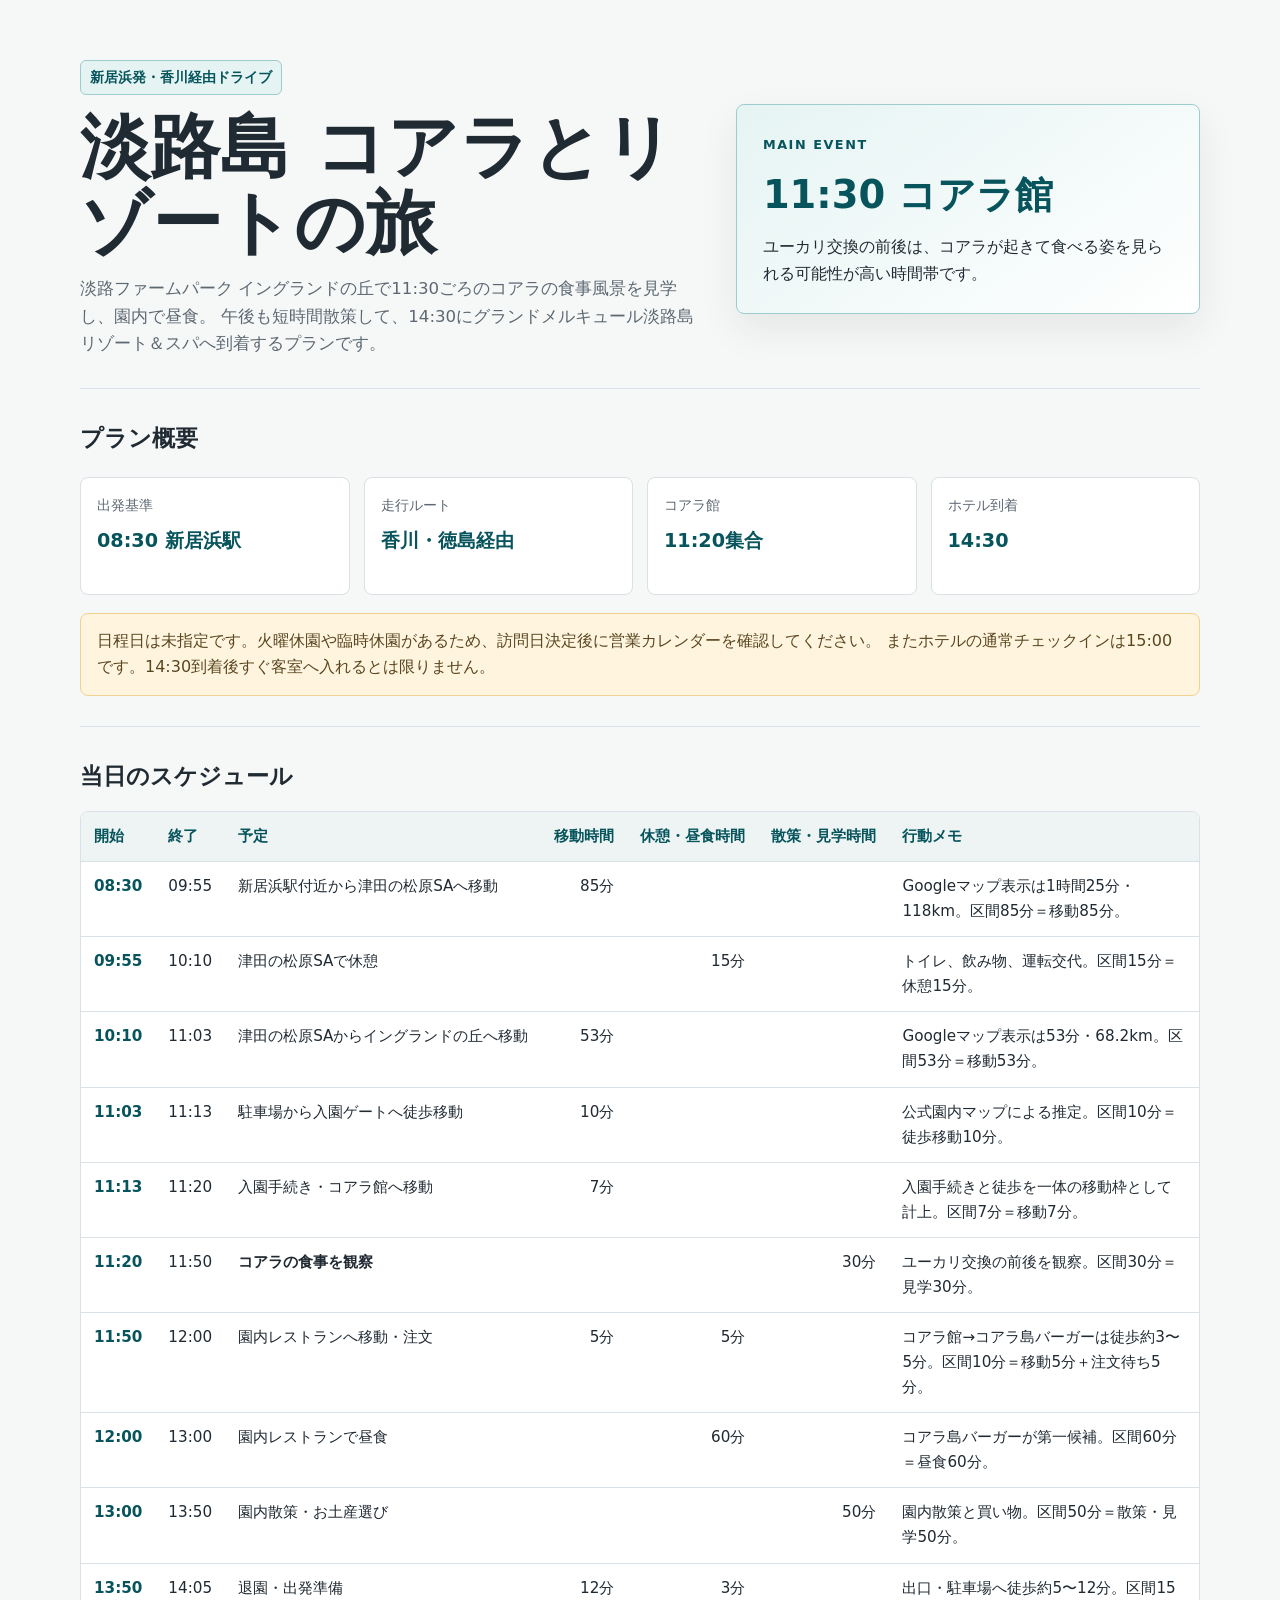
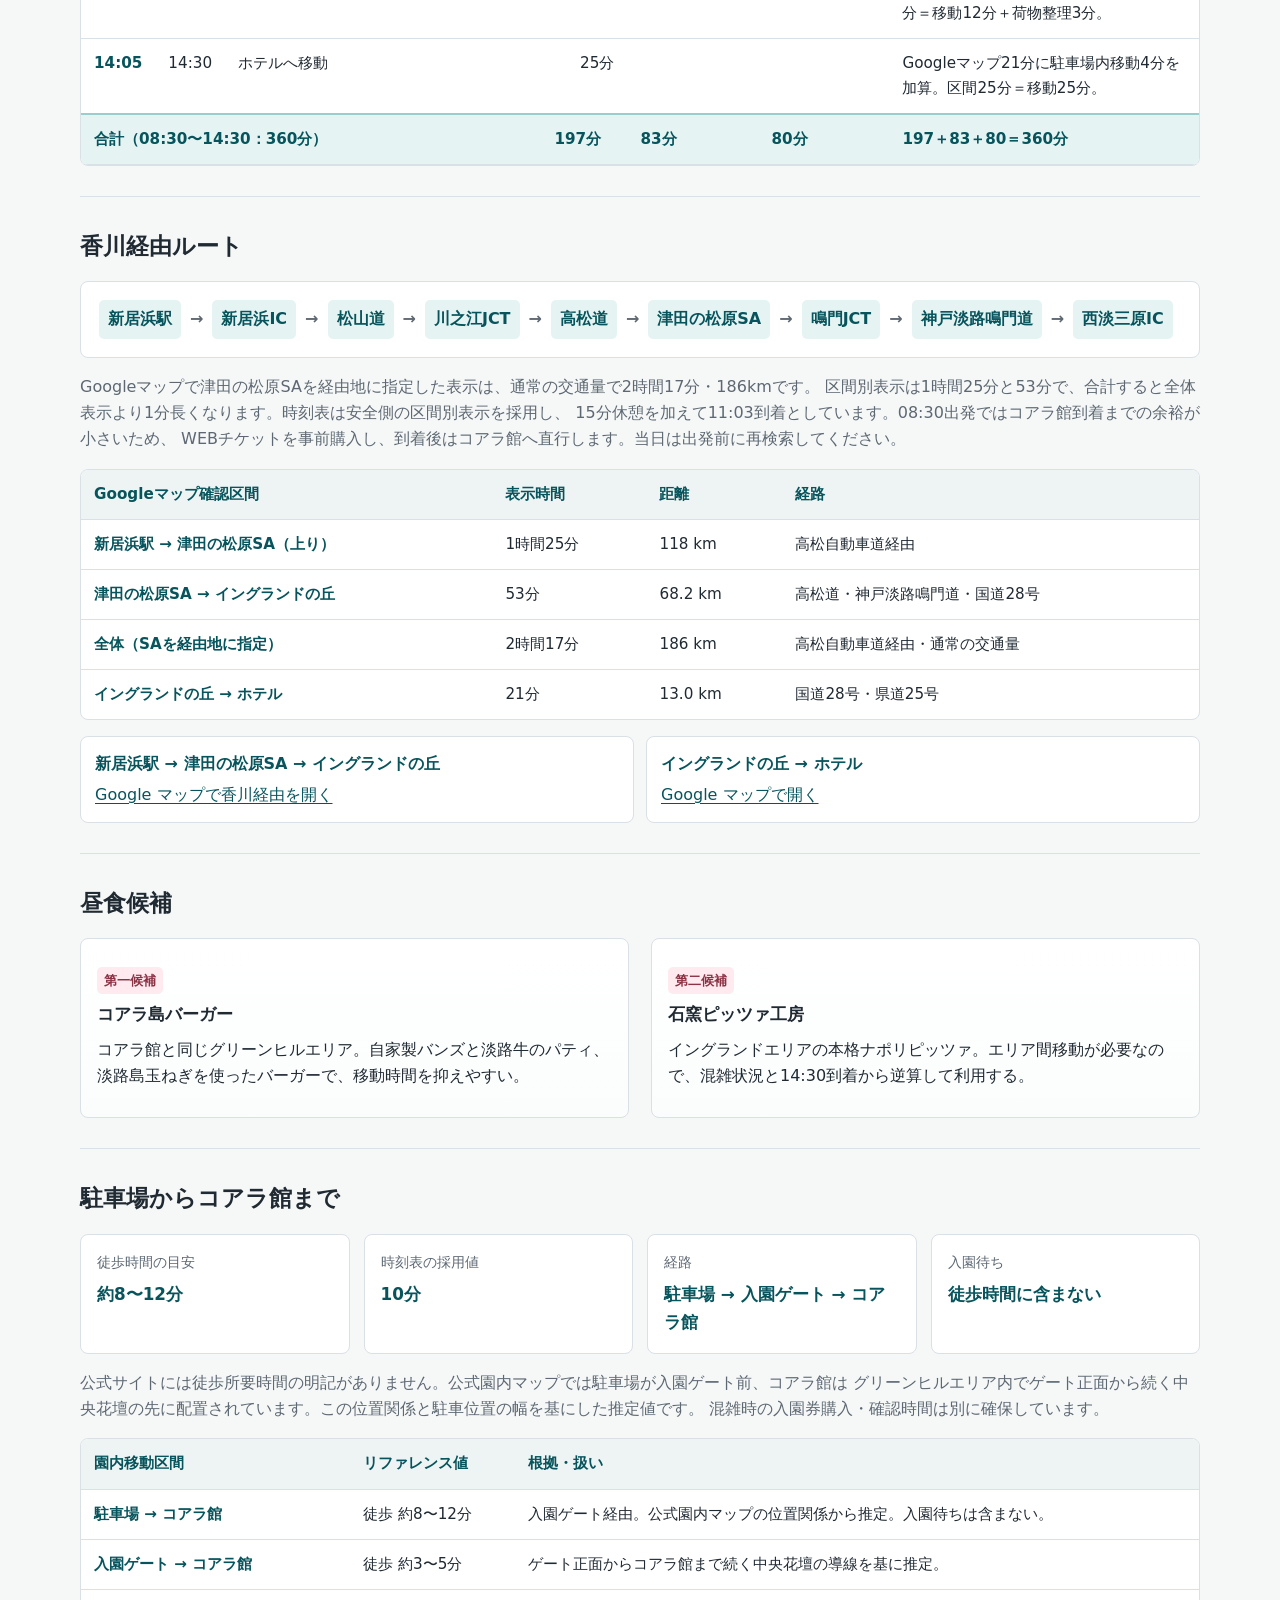
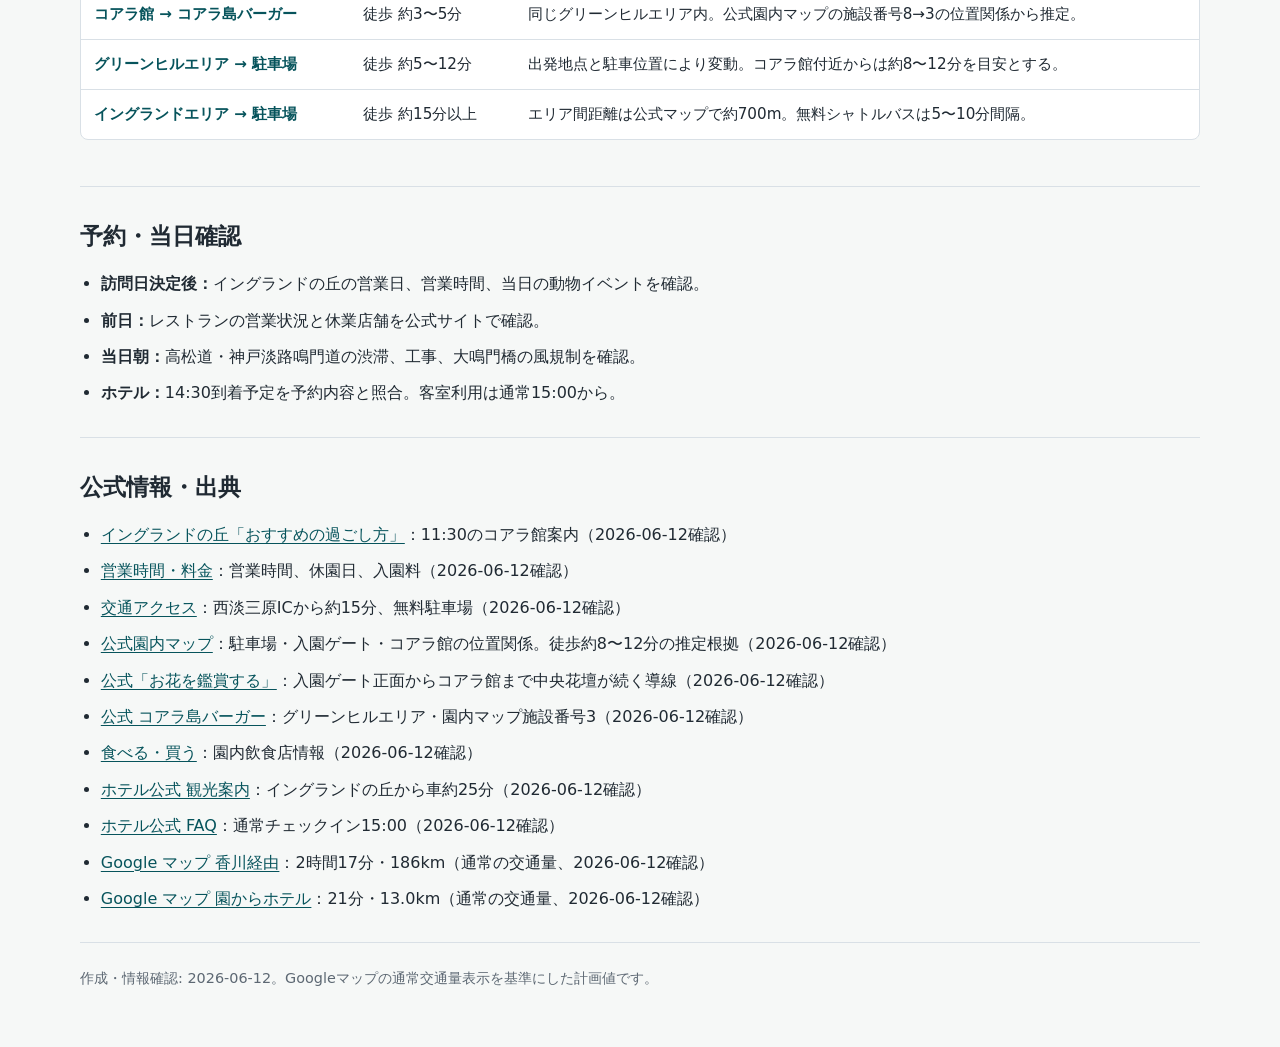
==== reports/awaji-england-hill.html @ c81869da "Add Awaji Island travel report" ====
<!doctype html>
<html lang="ja">
  <head>
    <meta charset="utf-8">
    <meta name="viewport" content="width=device-width, initial-scale=1">
    <meta name="description" content="新居浜から香川・徳島経由でイングランドの丘とグランドメルキュール淡路島を訪れる旅行プラン">
    <title>淡路島 コアラとリゾートの旅</title>
    <link rel="stylesheet" href="../assets/css/report.css">
    <link rel="stylesheet" href="../assets/css/awaji-report.css">
  </head>
  <body>
    <main>
      <header class="hero hero-simple">
        <div class="hero-text">
          <p class="eyebrow">新居浜発・香川経由ドライブ</p>
          <h1>淡路島 コアラとリゾートの旅</h1>
          <p class="lead">
            淡路ファームパーク イングランドの丘で11:30ごろのコアラの食事風景を見学し、園内で昼食。
            午後も短時間散策して、14:30にグランドメルキュール淡路島リゾート＆スパへ到着するプランです。
          </p>
        </div>
        <div class="hero-panel" aria-label="旅のハイライト">
          <span>MAIN EVENT</span>
          <strong>11:30 コアラ館</strong>
          <p>ユーカリ交換の前後は、コアラが起きて食べる姿を見られる可能性が高い時間帯です。</p>
        </div>
      </header>

      <section aria-labelledby="summary-title">
        <h2 id="summary-title">プラン概要</h2>
        <div class="summary-grid">
          <div class="summary-card"><span>出発基準</span><strong>08:30 新居浜駅</strong></div>
          <div class="summary-card"><span>走行ルート</span><strong>香川・徳島経由</strong></div>
          <div class="summary-card"><span>コアラ館</span><strong>11:20集合</strong></div>
          <div class="summary-card"><span>ホテル到着</span><strong>14:30</strong></div>
        </div>
        <p class="notice">
          日程日は未指定です。火曜休園や臨時休園があるため、訪問日決定後に営業カレンダーを確認してください。
          またホテルの通常チェックインは15:00です。14:30到着後すぐ客室へ入れるとは限りません。
        </p>
      </section>

      <section aria-labelledby="schedule-title">
        <h2 id="schedule-title">当日のスケジュール</h2>
        <div class="table-wrap">
          <table class="schedule-table compact-table">
            <thead><tr><th>開始</th><th>終了</th><th>予定</th><th>移動時間</th><th>休憩・昼食時間</th><th>散策・見学時間</th><th class="wide">行動メモ</th></tr></thead>
            <tbody>
              <tr><td>08:30</td><td>09:55</td><td>新居浜駅付近から津田の松原SAへ移動</td><td class="duration">85分</td><td class="duration"></td><td class="duration"></td><td class="wide">Googleマップ表示は1時間25分・118km。区間85分＝移動85分。</td></tr>
              <tr><td>09:55</td><td>10:10</td><td>津田の松原SAで休憩</td><td class="duration"></td><td class="duration">15分</td><td class="duration"></td><td class="wide">トイレ、飲み物、運転交代。区間15分＝休憩15分。</td></tr>
              <tr><td>10:10</td><td>11:03</td><td>津田の松原SAからイングランドの丘へ移動</td><td class="duration">53分</td><td class="duration"></td><td class="duration"></td><td class="wide">Googleマップ表示は53分・68.2km。区間53分＝移動53分。</td></tr>
              <tr><td>11:03</td><td>11:13</td><td>駐車場から入園ゲートへ徒歩移動</td><td class="duration">10分</td><td class="duration"></td><td class="duration"></td><td class="wide">公式園内マップによる推定。区間10分＝徒歩移動10分。</td></tr>
              <tr><td>11:13</td><td>11:20</td><td>入園手続き・コアラ館へ移動</td><td class="duration">7分</td><td class="duration"></td><td class="duration"></td><td class="wide">入園手続きと徒歩を一体の移動枠として計上。区間7分＝移動7分。</td></tr>
              <tr><td>11:20</td><td>11:50</td><td><strong>コアラの食事を観察</strong></td><td class="duration"></td><td class="duration"></td><td class="duration">30分</td><td class="wide">ユーカリ交換の前後を観察。区間30分＝見学30分。</td></tr>
              <tr><td>11:50</td><td>12:00</td><td>園内レストランへ移動・注文</td><td class="duration">5分</td><td class="duration">5分</td><td class="duration"></td><td class="wide">コアラ館→コアラ島バーガーは徒歩約3〜5分。区間10分＝移動5分＋注文待ち5分。</td></tr>
              <tr><td>12:00</td><td>13:00</td><td>園内レストランで昼食</td><td class="duration"></td><td class="duration">60分</td><td class="duration"></td><td class="wide">コアラ島バーガーが第一候補。区間60分＝昼食60分。</td></tr>
              <tr><td>13:00</td><td>13:50</td><td>園内散策・お土産選び</td><td class="duration"></td><td class="duration"></td><td class="duration">50分</td><td class="wide">園内散策と買い物。区間50分＝散策・見学50分。</td></tr>
              <tr><td>13:50</td><td>14:05</td><td>退園・出発準備</td><td class="duration">12分</td><td class="duration">3分</td><td class="duration"></td><td class="wide">出口・駐車場へ徒歩約5〜12分。区間15分＝移動12分＋荷物整理3分。</td></tr>
              <tr><td>14:05</td><td>14:30</td><td>ホテルへ移動</td><td class="duration">25分</td><td class="duration"></td><td class="duration"></td><td class="wide">Googleマップ21分に駐車場内移動4分を加算。区間25分＝移動25分。</td></tr>
            </tbody>
            <tfoot>
              <tr><th colspan="3">合計（08:30〜14:30：360分）</th><th>197分</th><th>83分</th><th>80分</th><th class="wide">197＋83＋80＝360分</th></tr>
            </tfoot>
          </table>
        </div>
      </section>

      <section aria-labelledby="route-title">
        <h2 id="route-title">香川経由ルート</h2>
        <div class="route-flow" aria-label="走行ルート">
          <span>新居浜駅</span><b>→</b><span>新居浜IC</span><b>→</b><span>松山道</span><b>→</b><span>川之江JCT</span><b>→</b><span>高松道</span><b>→</b><span>津田の松原SA</span><b>→</b><span>鳴門JCT</span><b>→</b><span>神戸淡路鳴門道</span><b>→</b><span>西淡三原IC</span>
        </div>
        <p class="section-note">
          Googleマップで津田の松原SAを経由地に指定した表示は、通常の交通量で2時間17分・186kmです。
          区間別表示は1時間25分と53分で、合計すると全体表示より1分長くなります。時刻表は安全側の区間別表示を採用し、
          15分休憩を加えて11:03到着としています。08:30出発ではコアラ館到着までの余裕が小さいため、
          WEBチケットを事前購入し、到着後はコアラ館へ直行します。当日は出発前に再検索してください。
        </p>
        <div class="table-wrap route-reference">
          <table class="route-table compact-table">
            <thead><tr><th>Googleマップ確認区間</th><th>表示時間</th><th>距離</th><th class="wide">経路</th></tr></thead>
            <tbody>
              <tr><td>新居浜駅 → 津田の松原SA（上り）</td><td>1時間25分</td><td>118 km</td><td class="wide">高松自動車道経由</td></tr>
              <tr><td>津田の松原SA → イングランドの丘</td><td>53分</td><td>68.2 km</td><td class="wide">高松道・神戸淡路鳴門道・国道28号</td></tr>
              <tr><td>全体（SAを経由地に指定）</td><td>2時間17分</td><td>186 km</td><td class="wide">高松自動車道経由・通常の交通量</td></tr>
              <tr><td>イングランドの丘 → ホテル</td><td>21分</td><td>13.0 km</td><td class="wide">国道28号・県道25号</td></tr>
            </tbody>
          </table>
        </div>
        <ul class="route-list">
          <li><strong>新居浜駅 → 津田の松原SA → イングランドの丘</strong><a href="https://www.google.com/maps/dir/%E6%96%B0%E5%B1%85%E6%B5%9C%E9%A7%85/%E6%B4%A5%E7%94%B0%E3%81%AE%E6%9D%BE%E5%8E%9FSA+%E4%B8%8A%E3%82%8A/%E6%B7%A1%E8%B7%AF%E3%83%95%E3%82%A1%E3%83%BC%E3%83%A0%E3%83%91%E3%83%BC%E3%82%AF+%E3%82%A4%E3%83%B3%E3%82%B0%E3%83%A9%E3%83%B3%E3%83%89%E3%81%AE%E4%B8%98/data=!4m2!4m1!3e0">Google マップで香川経由を開く</a></li>
          <li><strong>イングランドの丘 → ホテル</strong><a href="https://www.google.com/maps/dir/?api=1&amp;origin=%E6%B7%A1%E8%B7%AF%E3%83%95%E3%82%A1%E3%83%BC%E3%83%A0%E3%83%91%E3%83%BC%E3%82%AF%20%E3%82%A4%E3%83%B3%E3%82%B0%E3%83%A9%E3%83%B3%E3%83%89%E3%81%AE%E4%B8%98&amp;destination=%E3%82%B0%E3%83%A9%E3%83%B3%E3%83%89%E3%83%A1%E3%83%AB%E3%82%AD%E3%83%A5%E3%83%BC%E3%83%AB%E6%B7%A1%E8%B7%AF%E5%B3%B6%E3%83%AA%E3%82%BE%E3%83%BC%E3%83%88%EF%BC%86%E3%82%B9%E3%83%91&amp;travelmode=driving">Google マップで開く</a></li>
        </ul>
      </section>

      <section aria-labelledby="lunch-title">
        <h2 id="lunch-title">昼食候補</h2>
        <div class="spot-grid text-cards">
          <article class="spot-card"><div><p class="spot-time">第一候補</p><h3>コアラ島バーガー</h3><p>コアラ館と同じグリーンヒルエリア。自家製バンズと淡路牛のパティ、淡路島玉ねぎを使ったバーガーで、移動時間を抑えやすい。</p></div></article>
          <article class="spot-card"><div><p class="spot-time">第二候補</p><h3>石窯ピッツァ工房</h3><p>イングランドエリアの本格ナポリピッツァ。エリア間移動が必要なので、混雑状況と14:30到着から逆算して利用する。</p></div></article>
        </div>
      </section>

      <section aria-labelledby="walk-title">
        <h2 id="walk-title">駐車場からコアラ館まで</h2>
        <div class="summary-grid walk-summary">
          <div class="summary-card"><span>徒歩時間の目安</span><strong>約8〜12分</strong></div>
          <div class="summary-card"><span>時刻表の採用値</span><strong>10分</strong></div>
          <div class="summary-card"><span>経路</span><strong>駐車場 → 入園ゲート → コアラ館</strong></div>
          <div class="summary-card"><span>入園待ち</span><strong>徒歩時間に含まない</strong></div>
        </div>
        <p class="section-note">
          公式サイトには徒歩所要時間の明記がありません。公式園内マップでは駐車場が入園ゲート前、コアラ館は
          グリーンヒルエリア内でゲート正面から続く中央花壇の先に配置されています。この位置関係と駐車位置の幅を基にした推定値です。
          混雑時の入園券購入・確認時間は別に確保しています。
        </p>
        <div class="table-wrap route-reference">
          <table class="route-table compact-table">
            <thead><tr><th>園内移動区間</th><th>リファレンス値</th><th class="wide">根拠・扱い</th></tr></thead>
            <tbody>
              <tr><td>駐車場 → コアラ館</td><td>徒歩 約8〜12分</td><td class="wide">入園ゲート経由。公式園内マップの位置関係から推定。入園待ちは含まない。</td></tr>
              <tr><td>入園ゲート → コアラ館</td><td>徒歩 約3〜5分</td><td class="wide">ゲート正面からコアラ館まで続く中央花壇の導線を基に推定。</td></tr>
              <tr><td>コアラ館 → コアラ島バーガー</td><td>徒歩 約3〜5分</td><td class="wide">同じグリーンヒルエリア内。公式園内マップの施設番号8→3の位置関係から推定。</td></tr>
              <tr><td>グリーンヒルエリア → 駐車場</td><td>徒歩 約5〜12分</td><td class="wide">出発地点と駐車位置により変動。コアラ館付近からは約8〜12分を目安とする。</td></tr>
              <tr><td>イングランドエリア → 駐車場</td><td>徒歩 約15分以上</td><td class="wide">エリア間距離は公式マップで約700m。無料シャトルバスは5〜10分間隔。</td></tr>
            </tbody>
          </table>
        </div>
      </section>

      <section aria-labelledby="check-title">
        <h2 id="check-title">予約・当日確認</h2>
        <ul class="check-list">
          <li><strong>訪問日決定後：</strong>イングランドの丘の営業日、営業時間、当日の動物イベントを確認。</li>
          <li><strong>前日：</strong>レストランの営業状況と休業店舗を公式サイトで確認。</li>
          <li><strong>当日朝：</strong>高松道・神戸淡路鳴門道の渋滞、工事、大鳴門橋の風規制を確認。</li>
          <li><strong>ホテル：</strong>14:30到着予定を予約内容と照合。客室利用は通常15:00から。</li>
        </ul>
      </section>

      <section aria-labelledby="sources-title">
        <h2 id="sources-title">公式情報・出典</h2>
        <ul class="source-list">
          <li><a href="https://www.england-hill.com/recommend/slow/">イングランドの丘「おすすめの過ごし方」</a>：11:30のコアラ館案内（2026-06-12確認）</li>
          <li><a href="https://www.england-hill.com/price/">営業時間・料金</a>：営業時間、休園日、入園料（2026-06-12確認）</li>
          <li><a href="https://www.england-hill.com/access/">交通アクセス</a>：西淡三原ICから約15分、無料駐車場（2026-06-12確認）</li>
          <li><a href="https://www.england-hill.com/map/">公式園内マップ</a>：駐車場・入園ゲート・コアラ館の位置関係。徒歩約8〜12分の推定根拠（2026-06-12確認）</li>
          <li><a href="https://www.england-hill.com/flower/">公式「お花を鑑賞する」</a>：入園ゲート正面からコアラ館まで中央花壇が続く導線（2026-06-12確認）</li>
          <li><a href="https://www.england-hill.com/shop/burger/">公式 コアラ島バーガー</a>：グリーンヒルエリア・園内マップ施設番号3（2026-06-12確認）</li>
          <li><a href="https://www.england-hill.com/shop/">食べる・買う</a>：園内飲食店情報（2026-06-12確認）</li>
          <li><a href="https://grand-mercure-awajiisland-resortandspa.jp/sightseeing/awajifarmpark/">ホテル公式 観光案内</a>：イングランドの丘から車約25分（2026-06-12確認）</li>
          <li><a href="https://grand-mercure-awajiisland-resortandspa.jp/faq/">ホテル公式 FAQ</a>：通常チェックイン15:00（2026-06-12確認）</li>
          <li><a href="https://www.google.com/maps/dir/%E6%96%B0%E5%B1%85%E6%B5%9C%E9%A7%85/%E6%B4%A5%E7%94%B0%E3%81%AE%E6%9D%BE%E5%8E%9FSA+%E4%B8%8A%E3%82%8A/%E6%B7%A1%E8%B7%AF%E3%83%95%E3%82%A1%E3%83%BC%E3%83%A0%E3%83%91%E3%83%BC%E3%82%AF+%E3%82%A4%E3%83%B3%E3%82%B0%E3%83%A9%E3%83%B3%E3%83%89%E3%81%AE%E4%B8%98/data=!4m2!4m1!3e0">Google マップ 香川経由</a>：2時間17分・186km（通常の交通量、2026-06-12確認）</li>
          <li><a href="https://www.google.com/maps/dir/%E6%B7%A1%E8%B7%AF%E3%83%95%E3%82%A1%E3%83%BC%E3%83%A0%E3%83%91%E3%83%BC%E3%82%AF+%E3%82%A4%E3%83%B3%E3%82%B0%E3%83%A9%E3%83%B3%E3%83%89%E3%81%AE%E4%B8%98/%E3%82%B0%E3%83%A9%E3%83%B3%E3%83%89%E3%83%A1%E3%83%AB%E3%82%AD%E3%83%A5%E3%83%BC%E3%83%AB%E6%B7%A1%E8%B7%AF%E5%B3%B6%E3%83%AA%E3%82%BE%E3%83%BC%E3%83%88%EF%BC%86%E3%82%B9%E3%83%91/data=!4m2!4m1!3e0">Google マップ 園からホテル</a>：21分・13.0km（通常の交通量、2026-06-12確認）</li>
        </ul>
      </section>

      <footer class="meta">作成・情報確認: 2026-06-12。Googleマップの通常交通量表示を基準にした計画値です。</footer>
    </main>
  </body>
</html>
---- assets/css/report.css ----
:root {
  color-scheme: light;
  --bg: #f6f8f7;
  --surface: #ffffff;
  --ink: #202a33;
  --muted: #5d6873;
  --line: #d9e0e6;
  --accent: #087b83;
  --accent-dark: #07545c;
  --accent-soft: #e5f4f3;
  --warm: #fff5df;
  --warm-line: #efd28f;
  --pink-soft: #ffeaf0;
  --shadow: 0 16px 38px rgba(22, 36, 44, 0.08);
}

* {
  box-sizing: border-box;
}

html {
  scroll-behavior: smooth;
}

body {
  margin: 0;
  background: var(--bg);
  color: var(--ink);
  font-family: system-ui, -apple-system, BlinkMacSystemFont, "Segoe UI", sans-serif;
  line-height: 1.65;
}

img {
  display: block;
  max-width: 100%;
}

a {
  color: var(--accent-dark);
  text-decoration-thickness: 0.08em;
  text-underline-offset: 0.18em;
}

main {
  width: min(1120px, calc(100% - 32px));
  margin: 0 auto;
  padding: 32px 0 56px;
}

.hero {
  display: grid;
  grid-template-columns: minmax(0, 0.9fr) minmax(360px, 1.1fr);
  gap: 28px;
  align-items: center;
  padding: 28px 0 30px;
  border-bottom: 1px solid var(--line);
}

.hero-text {
  min-width: 0;
}

.hero-figure {
  margin: 0;
}

.hero-figure img,
.spot-card img {
  border: 1px solid var(--line);
  border-radius: 8px;
  background: var(--surface);
  box-shadow: var(--shadow);
}

.eyebrow {
  display: inline-flex;
  margin: 0 0 14px;
  padding: 5px 9px;
  border: 1px solid #9dccce;
  border-radius: 6px;
  background: var(--accent-soft);
  color: var(--accent-dark);
  font-size: 0.88rem;
  font-weight: 700;
}

h1 {
  max-width: 820px;
  margin: 0 0 14px;
  font-size: clamp(2rem, 6vw, 4.4rem);
  line-height: 1.08;
  letter-spacing: 0;
}

h2 {
  margin: 0 0 16px;
  font-size: 1.45rem;
  letter-spacing: 0;
}

h3 {
  margin: 0 0 8px;
  font-size: 1.05rem;
  letter-spacing: 0;
}

p {
  margin: 0;
}

section {
  padding: 30px 0;
  border-bottom: 1px solid var(--line);
}

.lead {
  max-width: 780px;
  color: var(--muted);
  font-size: 1.04rem;
}

.summary-grid {
  display: grid;
  grid-template-columns: repeat(4, minmax(0, 1fr));
  gap: 14px;
  margin-top: 20px;
}

.summary-card {
  min-height: 118px;
  padding: 16px;
  border: 1px solid var(--line);
  border-radius: 8px;
  background: var(--surface);
}

.summary-card span {
  display: block;
  color: var(--muted);
  font-size: 0.9rem;
}

.summary-card strong {
  display: block;
  margin-top: 7px;
  color: var(--accent-dark);
  font-size: 1.2rem;
}

.notice {
  margin-top: 18px;
  padding: 14px 16px;
  border: 1px solid var(--warm-line);
  border-radius: 8px;
  background: var(--warm);
  color: #594620;
}

.spot-grid {
  display: grid;
  grid-template-columns: repeat(2, minmax(0, 1fr));
  gap: 22px;
}

.spot-card {
  display: flex;
  flex-direction: column;
  gap: 13px;
  padding: 16px;
  border: 1px solid var(--line);
  border-radius: 8px;
  background: linear-gradient(180deg, var(--surface), #fbfdfd);
}

.spot-card img {
  width: 100%;
  aspect-ratio: 3 / 2;
  object-fit: cover;
  box-shadow: none;
}

.spot-time {
  display: inline-flex;
  margin-bottom: 7px;
  padding: 3px 7px;
  border-radius: 5px;
  background: var(--pink-soft);
  color: #8b3345;
  font-size: 0.82rem;
  font-weight: 700;
}

.table-wrap {
  overflow-x: auto;
  border: 1px solid var(--line);
  border-radius: 8px;
  background: var(--surface);
}

table {
  width: 100%;
  min-width: 780px;
  border-collapse: collapse;
  font-size: 0.95rem;
}

th,
td {
  padding: 12px 13px;
  border-bottom: 1px solid var(--line);
  text-align: left;
  vertical-align: top;
  white-space: nowrap;
}

th {
  background: #edf4f3;
  color: var(--accent-dark);
  font-weight: 700;
}

tr:last-child td {
  border-bottom: 0;
}

.number {
  text-align: right;
}

.wide {
  min-width: 220px;
  white-space: normal;
}

.route-list {
  display: grid;
  grid-template-columns: repeat(2, minmax(0, 1fr));
  gap: 12px;
  margin: 0;
  padding: 0;
  list-style: none;
}

.route-list li {
  padding: 14px;
  border: 1px solid var(--line);
  border-radius: 8px;
  background: var(--surface);
}

.route-list strong {
  display: block;
  margin-bottom: 4px;
  color: var(--accent-dark);
}

.history-list {
  display: grid;
  gap: 12px;
  margin: 0;
  padding: 0;
  list-style: none;
}

.history-list li {
  padding: 14px 16px;
  border: 1px solid var(--line);
  border-radius: 8px;
  background: var(--surface);
}

.history-list time {
  display: block;
  margin-bottom: 5px;
  color: var(--accent-dark);
  font-weight: 700;
}

.meta {
  padding-top: 24px;
  color: var(--muted);
  font-size: 0.9rem;
}

.hero-simple {
  grid-template-columns: minmax(0, 1.15fr) minmax(280px, 0.85fr);
}

.hero-panel {
  padding: 26px;
  border: 1px solid #9dccce;
  border-radius: 8px;
  background: linear-gradient(145deg, var(--accent-soft), var(--surface));
  box-shadow: var(--shadow);
}

.hero-panel span {
  color: var(--accent-dark);
  font-size: 0.8rem;
  font-weight: 800;
  letter-spacing: 0.12em;
}

.hero-panel strong {
  display: block;
  margin: 6px 0 8px;
  color: var(--accent-dark);
  font-size: clamp(1.5rem, 4vw, 2.4rem);
}

.compact-table {
  min-width: 680px;
}

.compact-table td:first-child {
  color: var(--accent-dark);
  font-weight: 700;
}

.route-flow {
  display: flex;
  flex-wrap: wrap;
  gap: 9px;
  align-items: center;
  padding: 18px;
  border: 1px solid var(--line);
  border-radius: 8px;
  background: var(--surface);
}

.route-flow span {
  padding: 6px 9px;
  border-radius: 5px;
  background: var(--accent-soft);
  color: var(--accent-dark);
  font-weight: 700;
}

.route-flow b {
  color: var(--muted);
}

.section-note {
  margin: 16px 0;
  color: var(--muted);
}

.text-cards .spot-card {
  min-height: 180px;
  justify-content: center;
}

.check-list,
.source-list {
  display: grid;
  gap: 10px;
  margin: 0;
  padding-left: 1.3rem;
}

@media (max-width: 980px) {
  .hero-simple {
    grid-template-columns: 1fr;
  }
}

@media (max-width: 980px) {
  .hero,
  .spot-grid {
    grid-template-columns: 1fr;
  }

  .hero-figure {
    order: -1;
  }
}

@media (max-width: 860px) {
  main {
    width: min(100% - 24px, 1120px);
    padding-top: 24px;
  }

  .summary-grid,
  .route-list {
    grid-template-columns: 1fr;
  }

  section {
    padding: 24px 0;
  }
}

@media (max-width: 560px) {
  .spot-card {
    grid-template-columns: 1fr;
  }

  .spot-card img {
    width: 100%;
  }

  .table-wrap {
    overflow: visible;
    border: 0;
    background: transparent;
  }

  table {
    min-width: 0;
    border-collapse: separate;
    border-spacing: 0 10px;
    font-size: 0.9rem;
  }

  thead {
    position: absolute;
    width: 1px;
    height: 1px;
    overflow: hidden;
    clip: rect(0 0 0 0);
    white-space: nowrap;
  }

  tbody tr {
    display: block;
    padding: 10px 12px;
    border: 1px solid var(--line);
    border-radius: 8px;
    background: var(--surface);
  }

  th,
  td {
    padding: 7px 0;
    border-bottom: 1px solid var(--line);
    white-space: normal;
  }

  td {
    display: grid;
    grid-template-columns: minmax(6.5em, 38%) minmax(0, 1fr);
    gap: 10px;
    align-items: start;
    text-align: left;
  }

  td::before {
    color: var(--muted);
    font-size: 0.82rem;
    font-weight: 700;
  }

  td:last-child {
    border-bottom: 0;
  }

  .number {
    text-align: left;
  }

  .wide {
    min-width: 0;
  }

  .schedule-table td:nth-child(1)::before {
    content: "順番";
  }

  .schedule-table td:nth-child(2)::before {
    content: "地点";
  }

  .schedule-table td:nth-child(3)::before {
    content: "前区間移動";
  }

  .schedule-table td:nth-child(4)::before {
    content: "到着";
  }

  .schedule-table td:nth-child(5)::before {
    content: "滞在";
  }

  .schedule-table td:nth-child(6)::before {
    content: "出発";
  }

  .schedule-table td:nth-child(7)::before {
    content: "次区間移動";
  }

  .route-table td:nth-child(1)::before {
    content: "区間";
  }

  .route-table td:nth-child(2)::before {
    content: "移動時間";
  }

  .route-table td:nth-child(3)::before {
    content: "距離";
  }

  .route-table td:nth-child(4)::before {
    content: "経路";
  }
}
---- assets/css/awaji-report.css ----
.route-reference {
  margin: 16px 0;
}

.walk-summary {
  margin-top: 0;
}

.walk-summary .summary-card strong {
  font-size: 1.05rem;
}

.duration {
  text-align: right;
  font-variant-numeric: tabular-nums;
}

.schedule-table tfoot th {
  border-top: 2px solid #9dccce;
  background: var(--accent-soft);
  color: var(--accent-dark);
}

@media (max-width: 560px) {
  .table-wrap {
    overflow-x: auto;
    border: 1px solid var(--line);
    background: var(--surface);
  }

  .compact-table {
    min-width: 680px;
    border-collapse: collapse;
  }

  .compact-table thead {
    position: static;
    width: auto;
    height: auto;
    overflow: visible;
    clip: auto;
    white-space: normal;
  }

  .compact-table tbody tr {
    display: table-row;
    padding: 0;
    border: 0;
    border-radius: 0;
  }

  .compact-table th,
  .compact-table td {
    display: table-cell;
    padding: 10px 11px;
    white-space: nowrap;
  }

  .compact-table td::before {
    content: none;
  }

  .compact-table .wide {
    min-width: 320px;
    white-space: normal;
  }

  .route-flow {
    align-items: stretch;
  }

  .route-flow span {
    flex: 1 1 42%;
    text-align: center;
  }

  .route-flow b {
    align-self: center;
  }
}
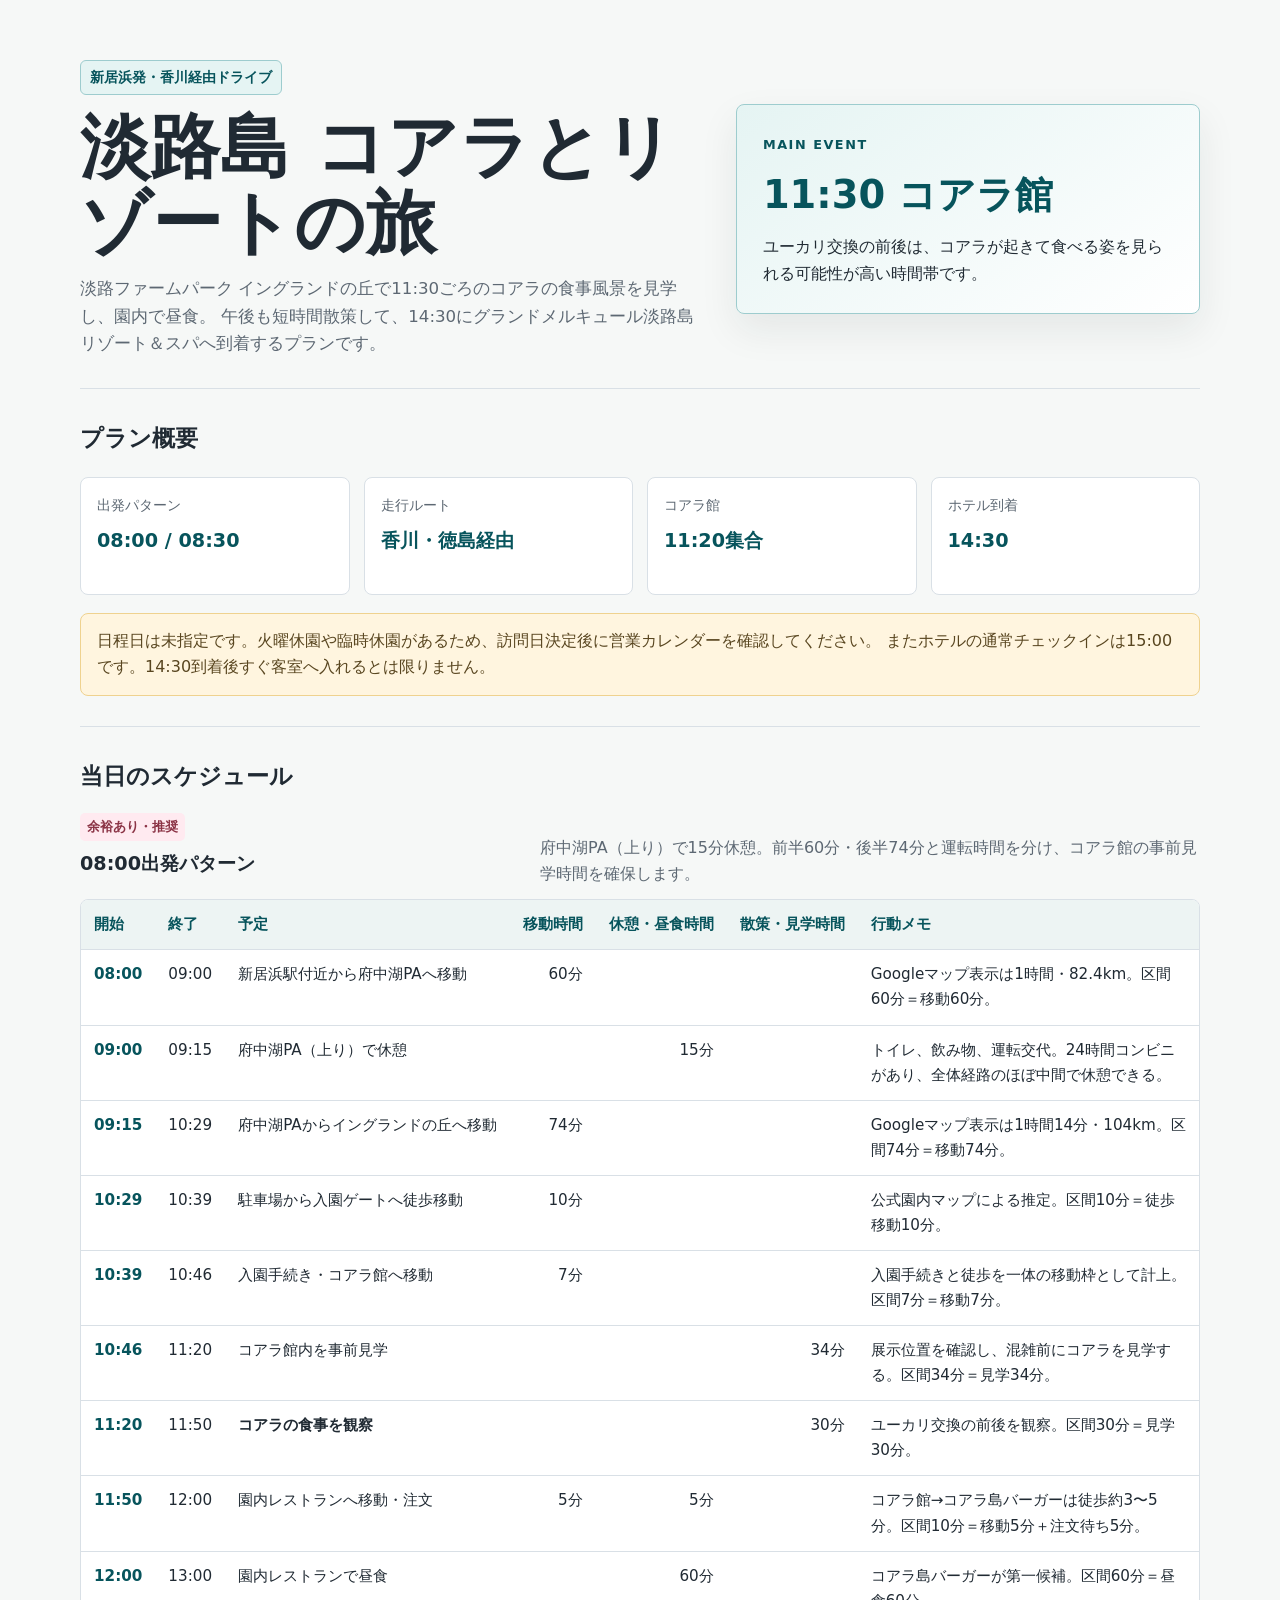
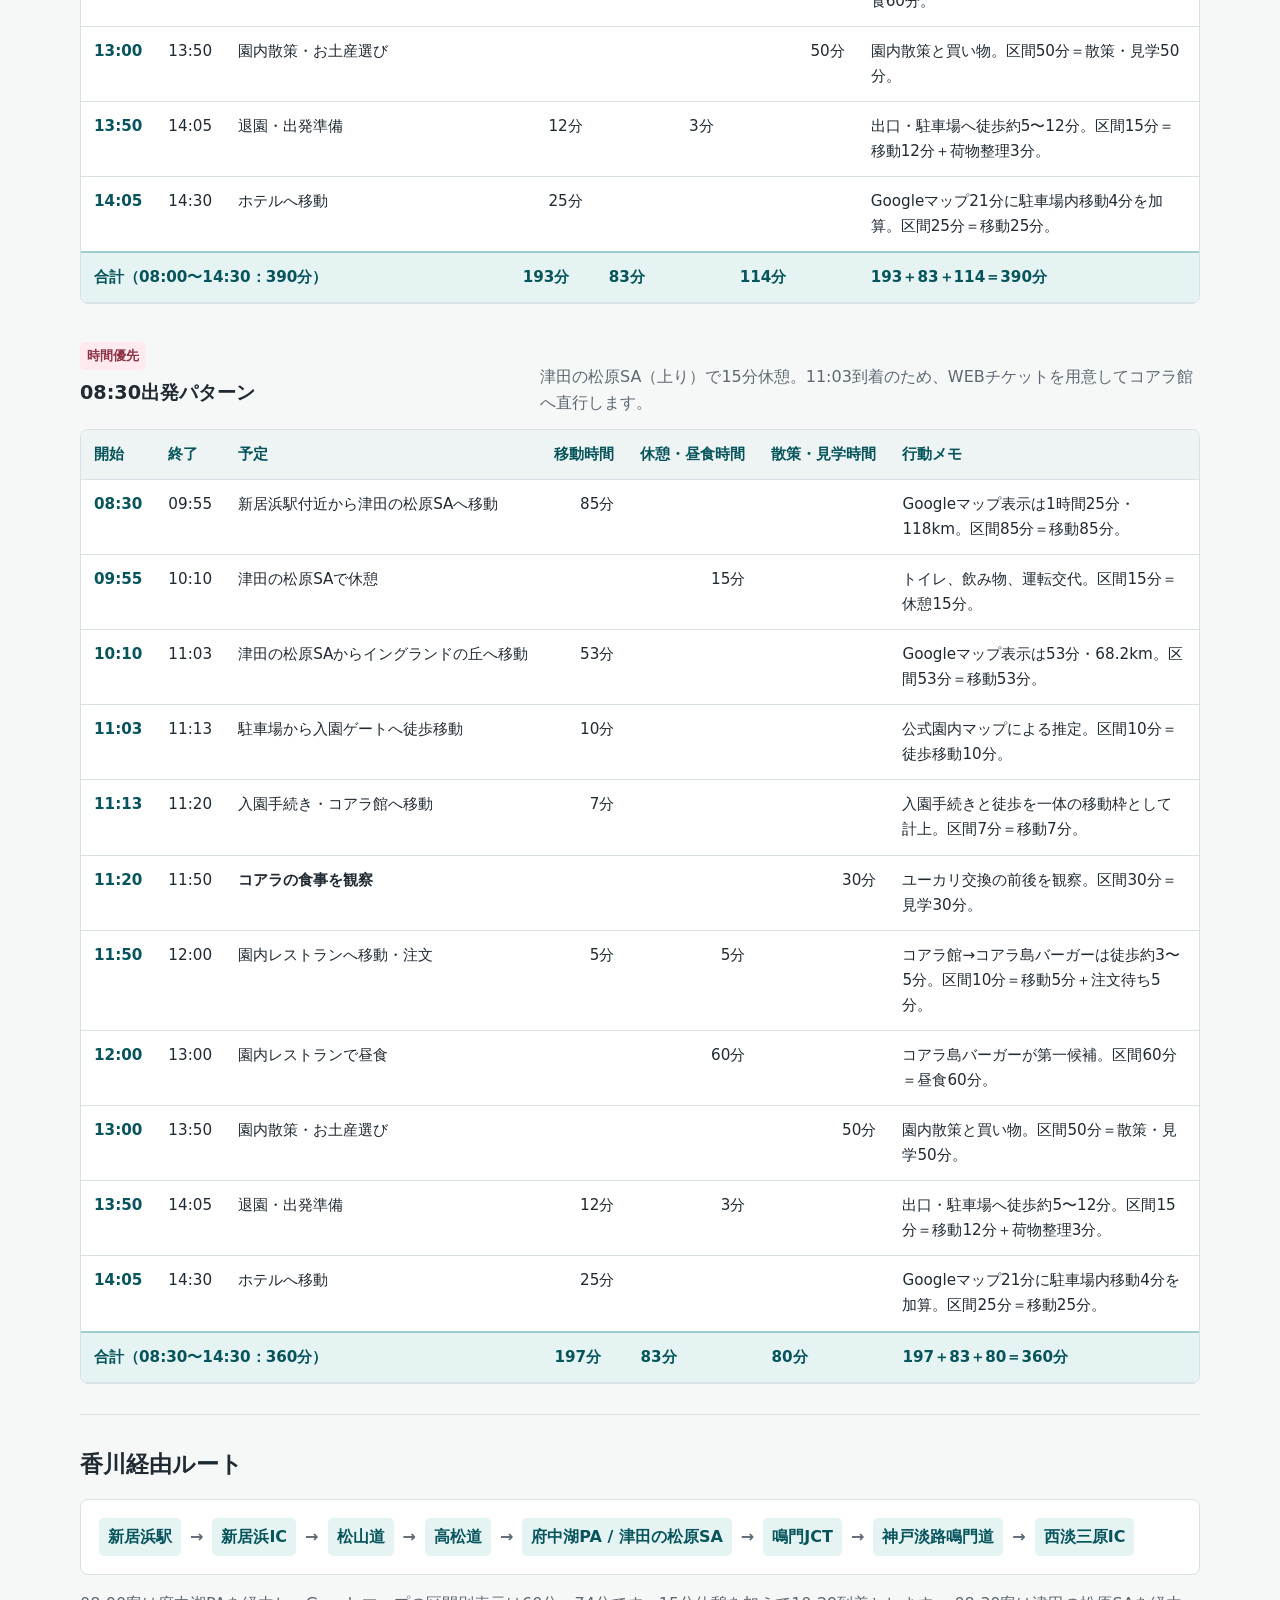
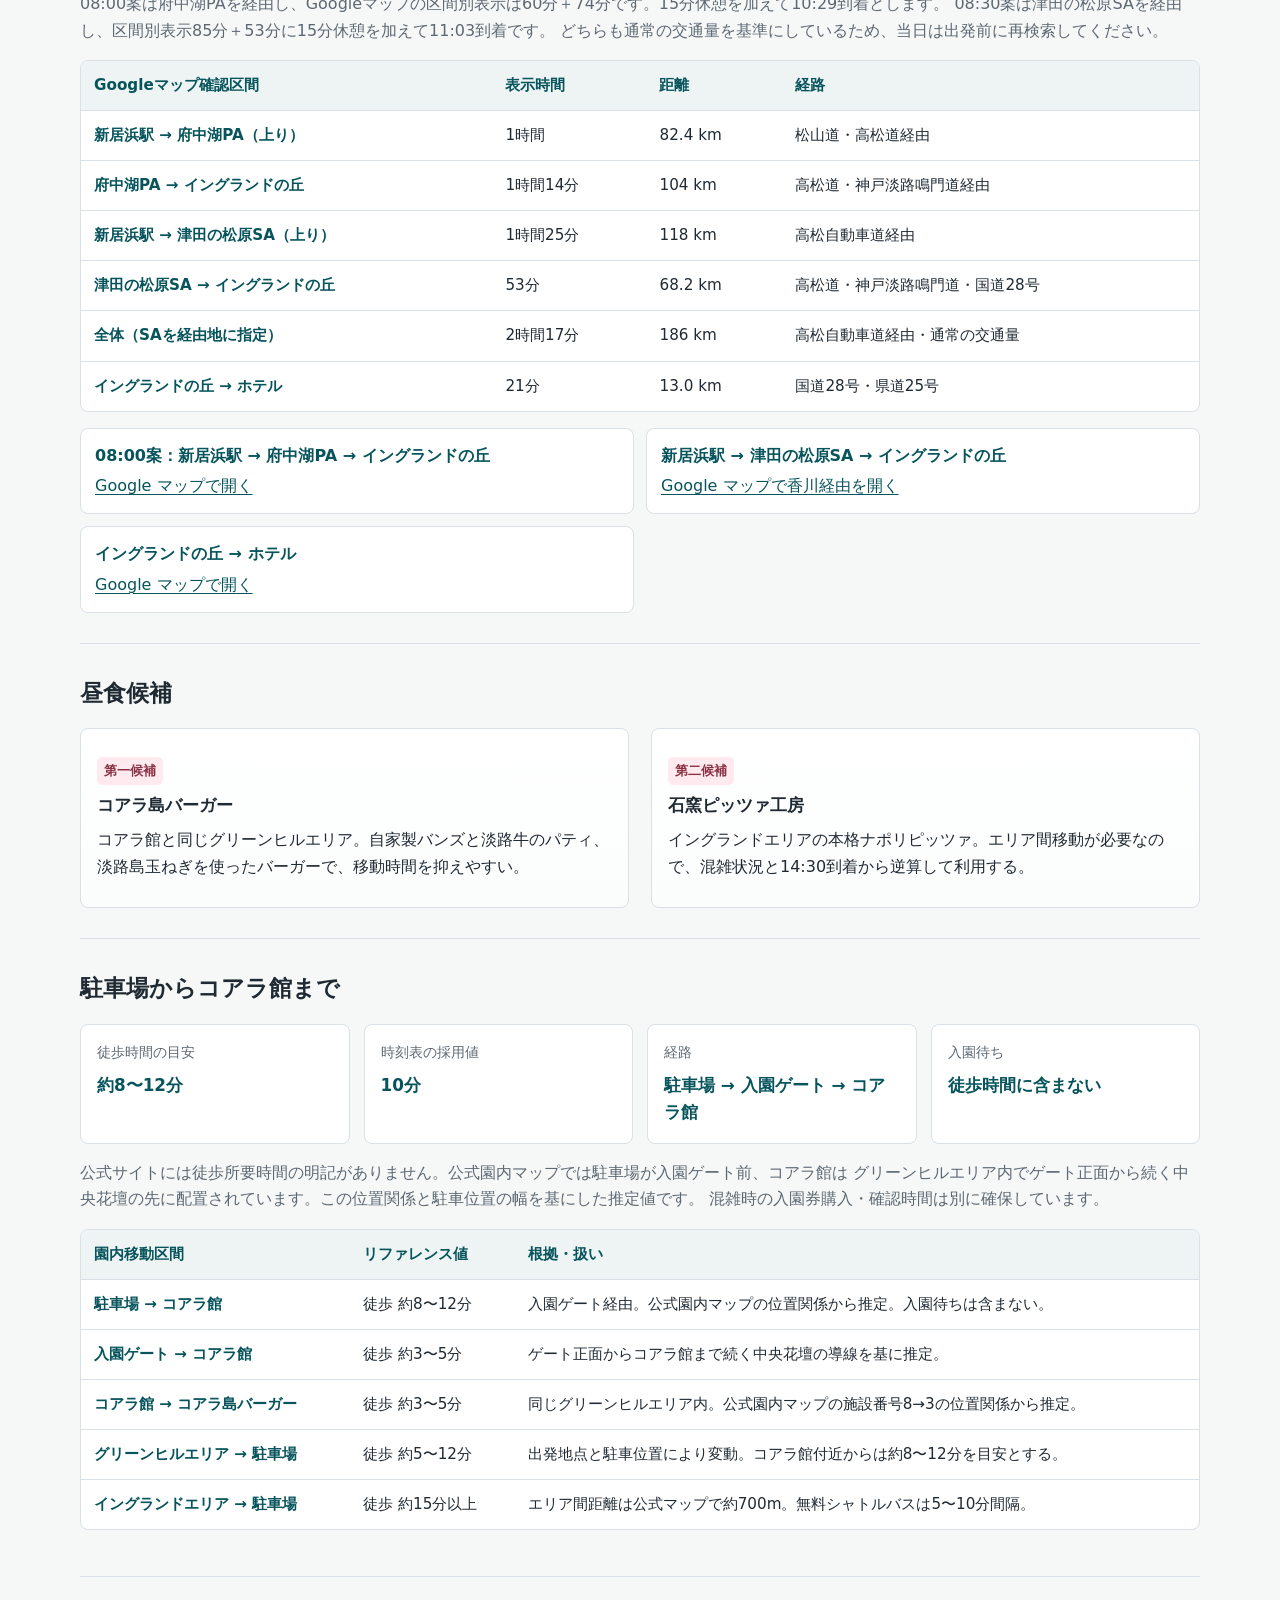
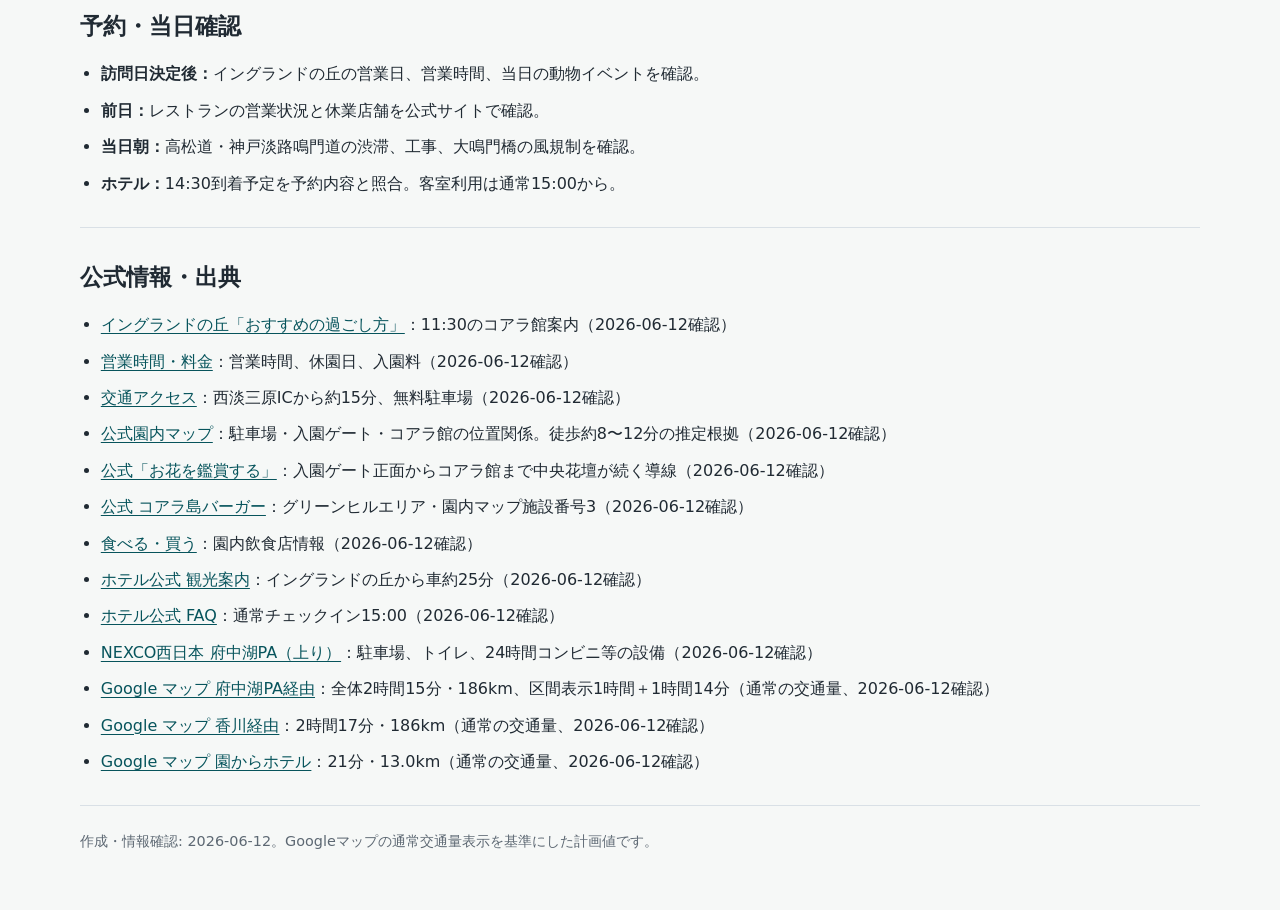
==== commit 76b6626e: "Add two departure schedule options" ====
--- a/reports/awaji-england-hill.html
+++ b/reports/awaji-england-hill.html
@@ -6,7 +6,7 @@
     <meta name="description" content="新居浜から香川・徳島経由でイングランドの丘とグランドメルキュール淡路島を訪れる旅行プラン">
     <title>淡路島 コアラとリゾートの旅</title>
     <link rel="stylesheet" href="../assets/css/report.css">
-    <link rel="stylesheet" href="../assets/css/awaji-report.css">
+    <link rel="stylesheet" href="../assets/css/awaji-report.css?v=20260612-3">
   </head>
   <body>
     <main>
@@ -29,7 +29,7 @@
       <section aria-labelledby="summary-title">
         <h2 id="summary-title">プラン概要</h2>
         <div class="summary-grid">
-          <div class="summary-card"><span>出発基準</span><strong>08:30 新居浜駅</strong></div>
+          <div class="summary-card"><span>出発パターン</span><strong>08:00 / 08:30</strong></div>
           <div class="summary-card"><span>走行ルート</span><strong>香川・徳島経由</strong></div>
           <div class="summary-card"><span>コアラ館</span><strong>11:20集合</strong></div>
           <div class="summary-card"><span>ホテル到着</span><strong>14:30</strong></div>
@@ -42,7 +42,38 @@
 
       <section aria-labelledby="schedule-title">
         <h2 id="schedule-title">当日のスケジュール</h2>
-        <div class="table-wrap">
+        <div class="schedule-heading">
+          <div><p class="spot-time">余裕あり・推奨</p><h3>08:00出発パターン</h3></div>
+          <p>府中湖PA（上り）で15分休憩。前半60分・後半74分と運転時間を分け、コアラ館の事前見学時間を確保します。</p>
+        </div>
+        <div class="table-wrap schedule-wrap">
+          <table class="schedule-table compact-table">
+            <thead><tr><th>開始</th><th>終了</th><th>予定</th><th>移動時間</th><th>休憩・昼食時間</th><th>散策・見学時間</th><th class="wide">行動メモ</th></tr></thead>
+            <tbody>
+              <tr><td>08:00</td><td>09:00</td><td>新居浜駅付近から府中湖PAへ移動</td><td class="duration">60分</td><td class="duration"></td><td class="duration"></td><td class="wide">Googleマップ表示は1時間・82.4km。区間60分＝移動60分。</td></tr>
+              <tr><td>09:00</td><td>09:15</td><td>府中湖PA（上り）で休憩</td><td class="duration"></td><td class="duration">15分</td><td class="duration"></td><td class="wide">トイレ、飲み物、運転交代。24時間コンビニがあり、全体経路のほぼ中間で休憩できる。</td></tr>
+              <tr><td>09:15</td><td>10:29</td><td>府中湖PAからイングランドの丘へ移動</td><td class="duration">74分</td><td class="duration"></td><td class="duration"></td><td class="wide">Googleマップ表示は1時間14分・104km。区間74分＝移動74分。</td></tr>
+              <tr><td>10:29</td><td>10:39</td><td>駐車場から入園ゲートへ徒歩移動</td><td class="duration">10分</td><td class="duration"></td><td class="duration"></td><td class="wide">公式園内マップによる推定。区間10分＝徒歩移動10分。</td></tr>
+              <tr><td>10:39</td><td>10:46</td><td>入園手続き・コアラ館へ移動</td><td class="duration">7分</td><td class="duration"></td><td class="duration"></td><td class="wide">入園手続きと徒歩を一体の移動枠として計上。区間7分＝移動7分。</td></tr>
+              <tr><td>10:46</td><td>11:20</td><td>コアラ館内を事前見学</td><td class="duration"></td><td class="duration"></td><td class="duration">34分</td><td class="wide">展示位置を確認し、混雑前にコアラを見学する。区間34分＝見学34分。</td></tr>
+              <tr><td>11:20</td><td>11:50</td><td><strong>コアラの食事を観察</strong></td><td class="duration"></td><td class="duration"></td><td class="duration">30分</td><td class="wide">ユーカリ交換の前後を観察。区間30分＝見学30分。</td></tr>
+              <tr><td>11:50</td><td>12:00</td><td>園内レストランへ移動・注文</td><td class="duration">5分</td><td class="duration">5分</td><td class="duration"></td><td class="wide">コアラ館→コアラ島バーガーは徒歩約3〜5分。区間10分＝移動5分＋注文待ち5分。</td></tr>
+              <tr><td>12:00</td><td>13:00</td><td>園内レストランで昼食</td><td class="duration"></td><td class="duration">60分</td><td class="duration"></td><td class="wide">コアラ島バーガーが第一候補。区間60分＝昼食60分。</td></tr>
+              <tr><td>13:00</td><td>13:50</td><td>園内散策・お土産選び</td><td class="duration"></td><td class="duration"></td><td class="duration">50分</td><td class="wide">園内散策と買い物。区間50分＝散策・見学50分。</td></tr>
+              <tr><td>13:50</td><td>14:05</td><td>退園・出発準備</td><td class="duration">12分</td><td class="duration">3分</td><td class="duration"></td><td class="wide">出口・駐車場へ徒歩約5〜12分。区間15分＝移動12分＋荷物整理3分。</td></tr>
+              <tr><td>14:05</td><td>14:30</td><td>ホテルへ移動</td><td class="duration">25分</td><td class="duration"></td><td class="duration"></td><td class="wide">Googleマップ21分に駐車場内移動4分を加算。区間25分＝移動25分。</td></tr>
+            </tbody>
+            <tfoot>
+              <tr><th colspan="3">合計（08:00〜14:30：390分）</th><th>193分</th><th>83分</th><th>114分</th><th class="wide">193＋83＋114＝390分</th></tr>
+            </tfoot>
+          </table>
+        </div>
+
+        <div class="schedule-heading schedule-heading-late">
+          <div><p class="spot-time">時間優先</p><h3>08:30出発パターン</h3></div>
+          <p>津田の松原SA（上り）で15分休憩。11:03到着のため、WEBチケットを用意してコアラ館へ直行します。</p>
+        </div>
+        <div class="table-wrap schedule-wrap">
           <table class="schedule-table compact-table">
             <thead><tr><th>開始</th><th>終了</th><th>予定</th><th>移動時間</th><th>休憩・昼食時間</th><th>散策・見学時間</th><th class="wide">行動メモ</th></tr></thead>
             <tbody>
@@ -68,18 +99,19 @@
       <section aria-labelledby="route-title">
         <h2 id="route-title">香川経由ルート</h2>
         <div class="route-flow" aria-label="走行ルート">
-          <span>新居浜駅</span><b>→</b><span>新居浜IC</span><b>→</b><span>松山道</span><b>→</b><span>川之江JCT</span><b>→</b><span>高松道</span><b>→</b><span>津田の松原SA</span><b>→</b><span>鳴門JCT</span><b>→</b><span>神戸淡路鳴門道</span><b>→</b><span>西淡三原IC</span>
+          <span>新居浜駅</span><b>→</b><span>新居浜IC</span><b>→</b><span>松山道</span><b>→</b><span>高松道</span><b>→</b><span>府中湖PA / 津田の松原SA</span><b>→</b><span>鳴門JCT</span><b>→</b><span>神戸淡路鳴門道</span><b>→</b><span>西淡三原IC</span>
         </div>
         <p class="section-note">
-          Googleマップで津田の松原SAを経由地に指定した表示は、通常の交通量で2時間17分・186kmです。
-          区間別表示は1時間25分と53分で、合計すると全体表示より1分長くなります。時刻表は安全側の区間別表示を採用し、
-          15分休憩を加えて11:03到着としています。08:30出発ではコアラ館到着までの余裕が小さいため、
-          WEBチケットを事前購入し、到着後はコアラ館へ直行します。当日は出発前に再検索してください。
+          08:00案は府中湖PAを経由し、Googleマップの区間別表示は60分＋74分です。15分休憩を加えて10:29到着とします。
+          08:30案は津田の松原SAを経由し、区間別表示85分＋53分に15分休憩を加えて11:03到着です。
+          どちらも通常の交通量を基準にしているため、当日は出発前に再検索してください。
         </p>
         <div class="table-wrap route-reference">
           <table class="route-table compact-table">
             <thead><tr><th>Googleマップ確認区間</th><th>表示時間</th><th>距離</th><th class="wide">経路</th></tr></thead>
             <tbody>
+              <tr><td>新居浜駅 → 府中湖PA（上り）</td><td>1時間</td><td>82.4 km</td><td class="wide">松山道・高松道経由</td></tr>
+              <tr><td>府中湖PA → イングランドの丘</td><td>1時間14分</td><td>104 km</td><td class="wide">高松道・神戸淡路鳴門道経由</td></tr>
               <tr><td>新居浜駅 → 津田の松原SA（上り）</td><td>1時間25分</td><td>118 km</td><td class="wide">高松自動車道経由</td></tr>
               <tr><td>津田の松原SA → イングランドの丘</td><td>53分</td><td>68.2 km</td><td class="wide">高松道・神戸淡路鳴門道・国道28号</td></tr>
               <tr><td>全体（SAを経由地に指定）</td><td>2時間17分</td><td>186 km</td><td class="wide">高松自動車道経由・通常の交通量</td></tr>
@@ -88,6 +120,7 @@
           </table>
         </div>
         <ul class="route-list">
+          <li><strong>08:00案：新居浜駅 → 府中湖PA → イングランドの丘</strong><a href="https://www.google.com/maps/dir/%E6%96%B0%E5%B1%85%E6%B5%9C%E9%A7%85/%E5%BA%9C%E4%B8%AD%E6%B9%96PA+%E4%B8%8A%E3%82%8A/%E6%B7%A1%E8%B7%AF%E3%83%95%E3%82%A1%E3%83%BC%E3%83%A0%E3%83%91%E3%83%BC%E3%82%AF+%E3%82%A4%E3%83%B3%E3%82%B0%E3%83%A9%E3%83%B3%E3%83%89%E3%81%AE%E4%B8%98/data=!4m2!4m1!3e0">Google マップで開く</a></li>
           <li><strong>新居浜駅 → 津田の松原SA → イングランドの丘</strong><a href="https://www.google.com/maps/dir/%E6%96%B0%E5%B1%85%E6%B5%9C%E9%A7%85/%E6%B4%A5%E7%94%B0%E3%81%AE%E6%9D%BE%E5%8E%9FSA+%E4%B8%8A%E3%82%8A/%E6%B7%A1%E8%B7%AF%E3%83%95%E3%82%A1%E3%83%BC%E3%83%A0%E3%83%91%E3%83%BC%E3%82%AF+%E3%82%A4%E3%83%B3%E3%82%B0%E3%83%A9%E3%83%B3%E3%83%89%E3%81%AE%E4%B8%98/data=!4m2!4m1!3e0">Google マップで香川経由を開く</a></li>
           <li><strong>イングランドの丘 → ホテル</strong><a href="https://www.google.com/maps/dir/?api=1&amp;origin=%E6%B7%A1%E8%B7%AF%E3%83%95%E3%82%A1%E3%83%BC%E3%83%A0%E3%83%91%E3%83%BC%E3%82%AF%20%E3%82%A4%E3%83%B3%E3%82%B0%E3%83%A9%E3%83%B3%E3%83%89%E3%81%AE%E4%B8%98&amp;destination=%E3%82%B0%E3%83%A9%E3%83%B3%E3%83%89%E3%83%A1%E3%83%AB%E3%82%AD%E3%83%A5%E3%83%BC%E3%83%AB%E6%B7%A1%E8%B7%AF%E5%B3%B6%E3%83%AA%E3%82%BE%E3%83%BC%E3%83%88%EF%BC%86%E3%82%B9%E3%83%91&amp;travelmode=driving">Google マップで開く</a></li>
         </ul>
@@ -150,6 +183,8 @@
           <li><a href="https://www.england-hill.com/shop/">食べる・買う</a>：園内飲食店情報（2026-06-12確認）</li>
           <li><a href="https://grand-mercure-awajiisland-resortandspa.jp/sightseeing/awajifarmpark/">ホテル公式 観光案内</a>：イングランドの丘から車約25分（2026-06-12確認）</li>
           <li><a href="https://grand-mercure-awajiisland-resortandspa.jp/faq/">ホテル公式 FAQ</a>：通常チェックイン15:00（2026-06-12確認）</li>
+          <li><a href="https://www.w-holdings.co.jp/sapa/22050/facility/">NEXCO西日本 府中湖PA（上り）</a>：駐車場、トイレ、24時間コンビニ等の設備（2026-06-12確認）</li>
+          <li><a href="https://www.google.com/maps/dir/%E6%96%B0%E5%B1%85%E6%B5%9C%E9%A7%85/%E5%BA%9C%E4%B8%AD%E6%B9%96PA+%E4%B8%8A%E3%82%8A/%E6%B7%A1%E8%B7%AF%E3%83%95%E3%82%A1%E3%83%BC%E3%83%A0%E3%83%91%E3%83%BC%E3%82%AF+%E3%82%A4%E3%83%B3%E3%82%B0%E3%83%A9%E3%83%B3%E3%83%89%E3%81%AE%E4%B8%98/data=!4m2!4m1!3e0">Google マップ 府中湖PA経由</a>：全体2時間15分・186km、区間表示1時間＋1時間14分（通常の交通量、2026-06-12確認）</li>
           <li><a href="https://www.google.com/maps/dir/%E6%96%B0%E5%B1%85%E6%B5%9C%E9%A7%85/%E6%B4%A5%E7%94%B0%E3%81%AE%E6%9D%BE%E5%8E%9FSA+%E4%B8%8A%E3%82%8A/%E6%B7%A1%E8%B7%AF%E3%83%95%E3%82%A1%E3%83%BC%E3%83%A0%E3%83%91%E3%83%BC%E3%82%AF+%E3%82%A4%E3%83%B3%E3%82%B0%E3%83%A9%E3%83%B3%E3%83%89%E3%81%AE%E4%B8%98/data=!4m2!4m1!3e0">Google マップ 香川経由</a>：2時間17分・186km（通常の交通量、2026-06-12確認）</li>
           <li><a href="https://www.google.com/maps/dir/%E6%B7%A1%E8%B7%AF%E3%83%95%E3%82%A1%E3%83%BC%E3%83%A0%E3%83%91%E3%83%BC%E3%82%AF+%E3%82%A4%E3%83%B3%E3%82%B0%E3%83%A9%E3%83%B3%E3%83%89%E3%81%AE%E4%B8%98/%E3%82%B0%E3%83%A9%E3%83%B3%E3%83%89%E3%83%A1%E3%83%AB%E3%82%AD%E3%83%A5%E3%83%BC%E3%83%AB%E6%B7%A1%E8%B7%AF%E5%B3%B6%E3%83%AA%E3%82%BE%E3%83%BC%E3%83%88%EF%BC%86%E3%82%B9%E3%83%91/data=!4m2!4m1!3e0">Google マップ 園からホテル</a>：21分・13.0km（通常の交通量、2026-06-12確認）</li>
         </ul>
--- a/assets/css/awaji-report.css
+++ b/assets/css/awaji-report.css
@@ -13,6 +13,31 @@
 .duration {
   text-align: right;
   font-variant-numeric: tabular-nums;
+}
+
+.schedule-heading {
+  display: flex;
+  gap: 24px;
+  align-items: end;
+  justify-content: space-between;
+  margin: 18px 0 12px;
+}
+
+.schedule-heading h3 {
+  font-size: 1.2rem;
+}
+
+.schedule-heading > p {
+  max-width: 660px;
+  color: var(--muted);
+}
+
+.schedule-heading-late {
+  margin-top: 32px;
+}
+
+.schedule-wrap + .schedule-heading {
+  padding-top: 6px;
 }
 
 .schedule-table tfoot th {
@@ -22,6 +47,13 @@
 }
 
 @media (max-width: 560px) {
+  .schedule-heading {
+    display: block;
+  }
+
+  .schedule-heading > p {
+    margin-top: 8px;
+  }
   .table-wrap {
     overflow-x: auto;
     border: 1px solid var(--line);
@@ -65,6 +97,109 @@
     white-space: normal;
   }
 
+  .schedule-table {
+    min-width: 0;
+    border-collapse: separate;
+    border-spacing: 0 12px;
+  }
+
+  .schedule-table thead {
+    position: absolute;
+    width: 1px;
+    height: 1px;
+    overflow: hidden;
+    clip: rect(0 0 0 0);
+  }
+
+  .schedule-table tbody,
+  .schedule-table tfoot {
+    display: block;
+  }
+
+  .schedule-table tbody tr,
+  .schedule-table tfoot tr {
+    display: grid;
+    grid-template-columns: 1fr 1fr;
+    padding: 12px 14px;
+    border: 1px solid var(--line);
+    border-radius: 8px;
+    background: var(--surface);
+  }
+
+  .schedule-table tbody td,
+  .schedule-table tfoot th {
+    display: grid;
+    grid-template-columns: 7.5rem minmax(0, 1fr);
+    gap: 8px;
+    min-width: 0;
+    padding: 7px 0;
+    border-bottom: 1px solid var(--line);
+    white-space: normal;
+    text-align: left;
+  }
+
+  .schedule-table tbody td:nth-child(1),
+  .schedule-table tbody td:nth-child(2) {
+    display: block;
+    color: var(--accent-dark);
+    font-weight: 700;
+  }
+
+  .schedule-table tbody td:nth-child(1) {
+    padding-right: 10px;
+  }
+
+  .schedule-table tbody td:nth-child(2) {
+    padding-left: 10px;
+    border-left: 1px solid var(--line);
+  }
+
+  .schedule-table tbody td:nth-child(n+3) {
+    grid-column: 1 / -1;
+  }
+
+  .schedule-table tbody td.duration:empty {
+    display: none;
+  }
+
+  .schedule-table tbody td::before {
+    color: var(--muted);
+    font-size: 0.8rem;
+    font-weight: 700;
+  }
+
+  .schedule-table tbody td:nth-child(1)::before { content: "開始 "; }
+  .schedule-table tbody td:nth-child(2)::before { content: "終了 "; }
+  .schedule-table tbody td:nth-child(3)::before { content: "予定"; }
+  .schedule-table tbody td:nth-child(4)::before { content: "移動時間"; }
+  .schedule-table tbody td:nth-child(5)::before { content: "休憩・昼食"; }
+  .schedule-table tbody td:nth-child(6)::before { content: "散策・見学"; }
+  .schedule-table tbody td:nth-child(7)::before { content: "行動メモ"; }
+
+  .schedule-table tbody td:nth-child(7),
+  .schedule-table tfoot th:last-child {
+    border-bottom: 0;
+  }
+
+  .schedule-table .wide {
+    min-width: 0;
+  }
+
+  .schedule-table tfoot th {
+    grid-column: 1 / -1;
+    display: block;
+    border: 0;
+    background: transparent;
+  }
+
+  .schedule-table tfoot th:not(:first-child) {
+    padding-top: 0;
+  }
+
+  .schedule-table tfoot th:nth-child(2)::before { content: "移動時間: "; }
+  .schedule-table tfoot th:nth-child(3)::before { content: "休憩・昼食: "; }
+  .schedule-table tfoot th:nth-child(4)::before { content: "散策・見学: "; }
+
   .route-flow {
     align-items: stretch;
   }
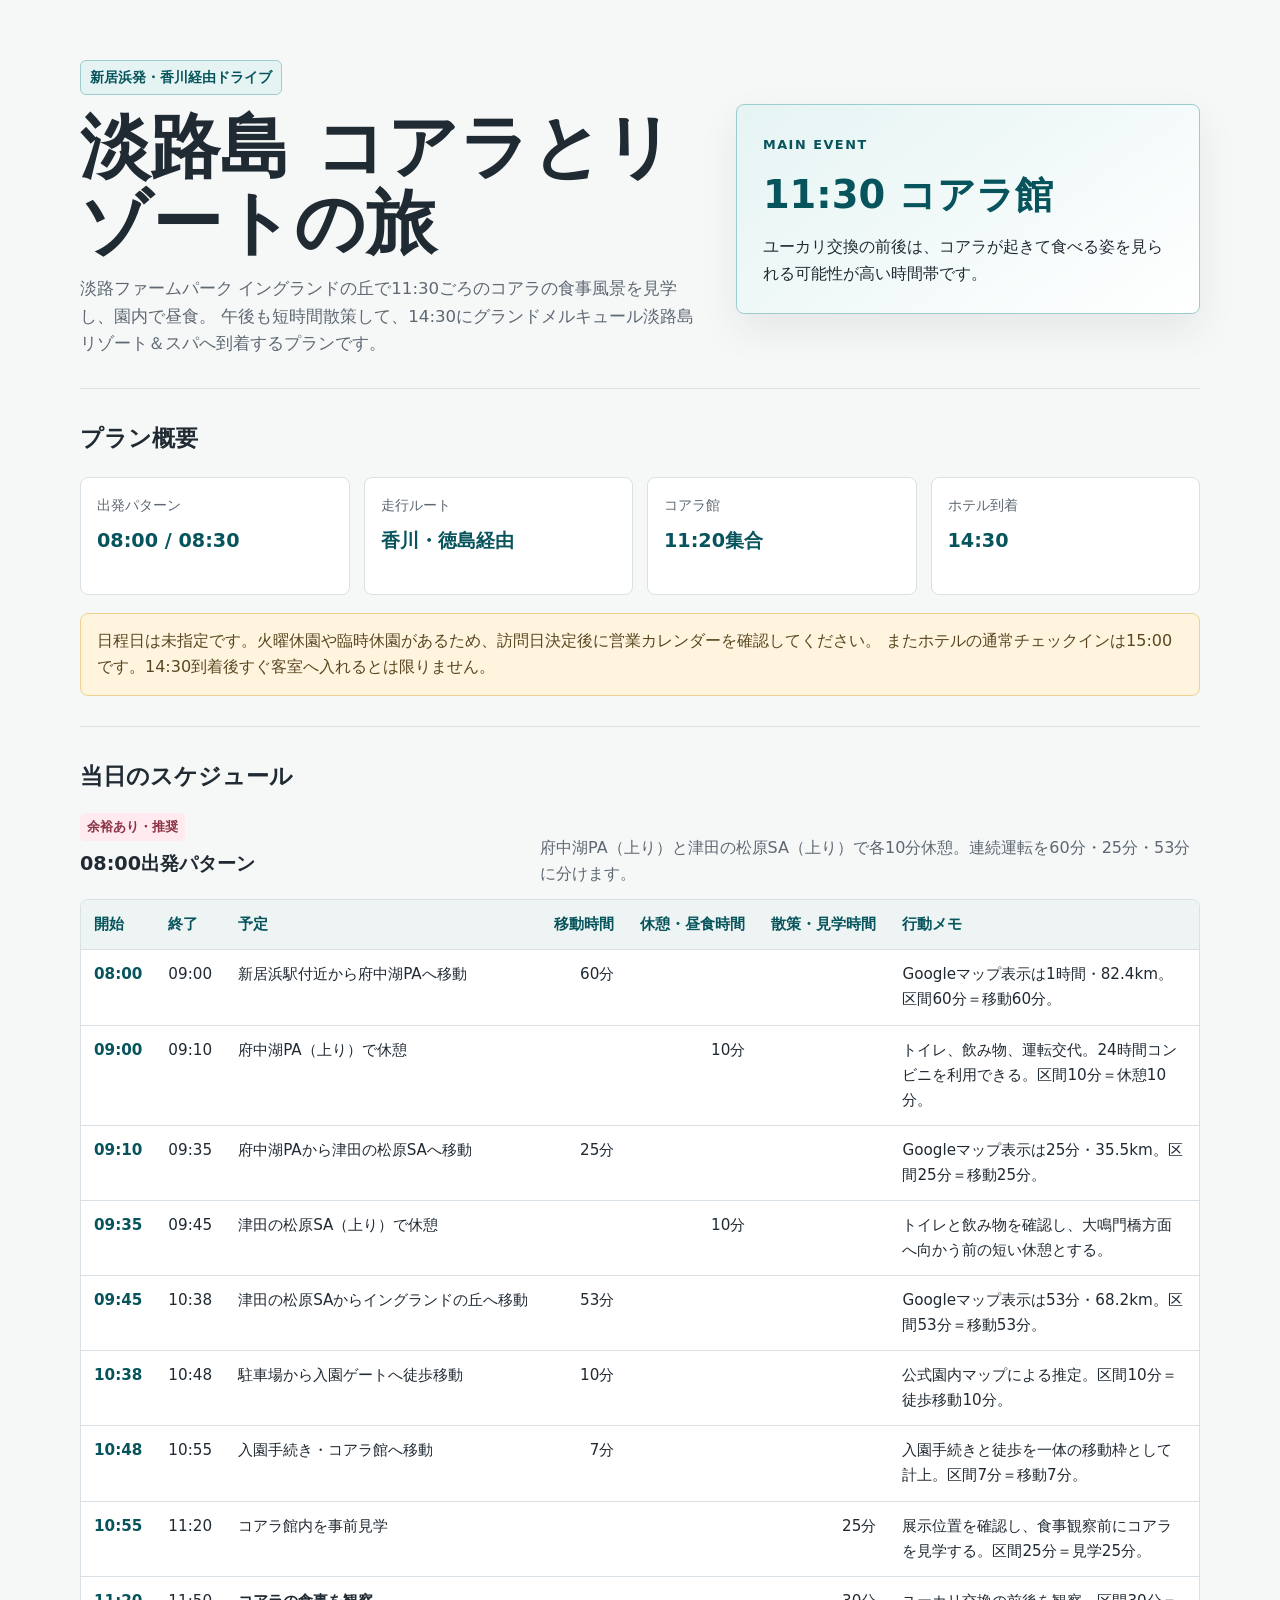
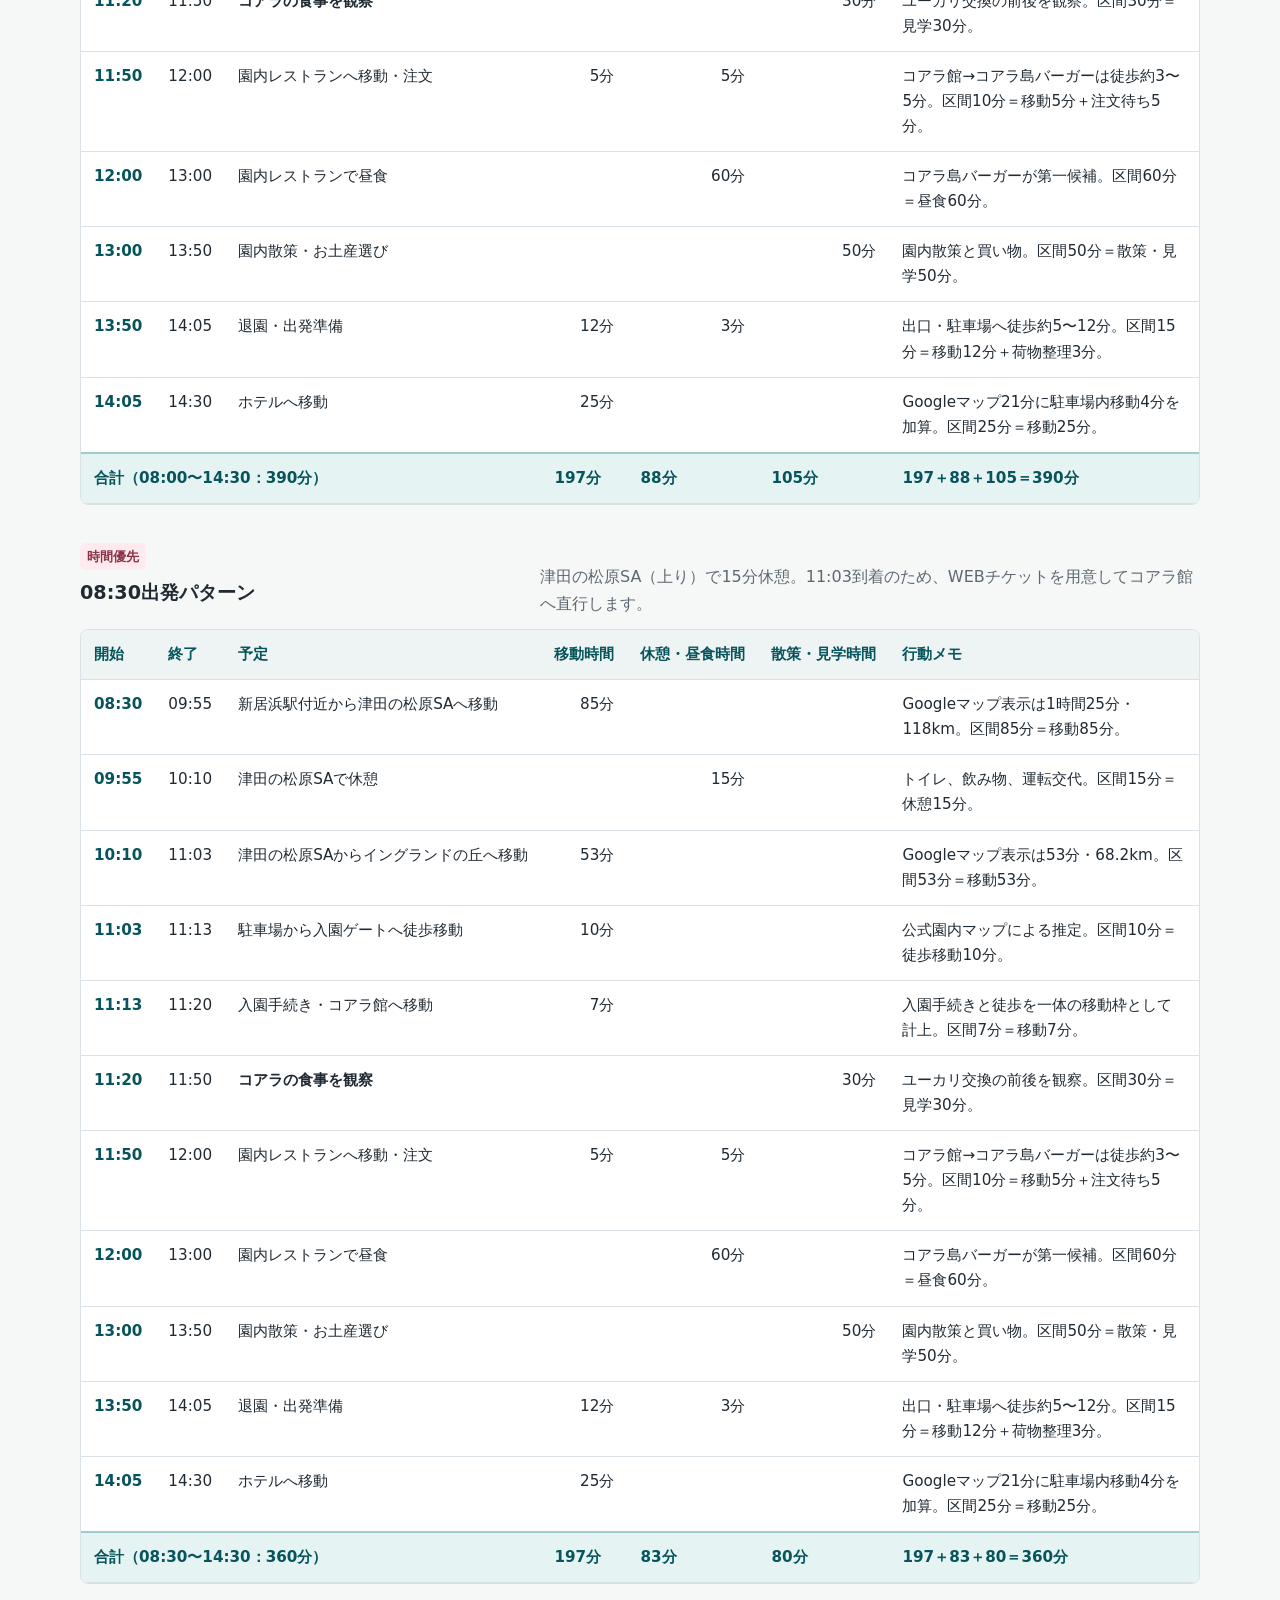
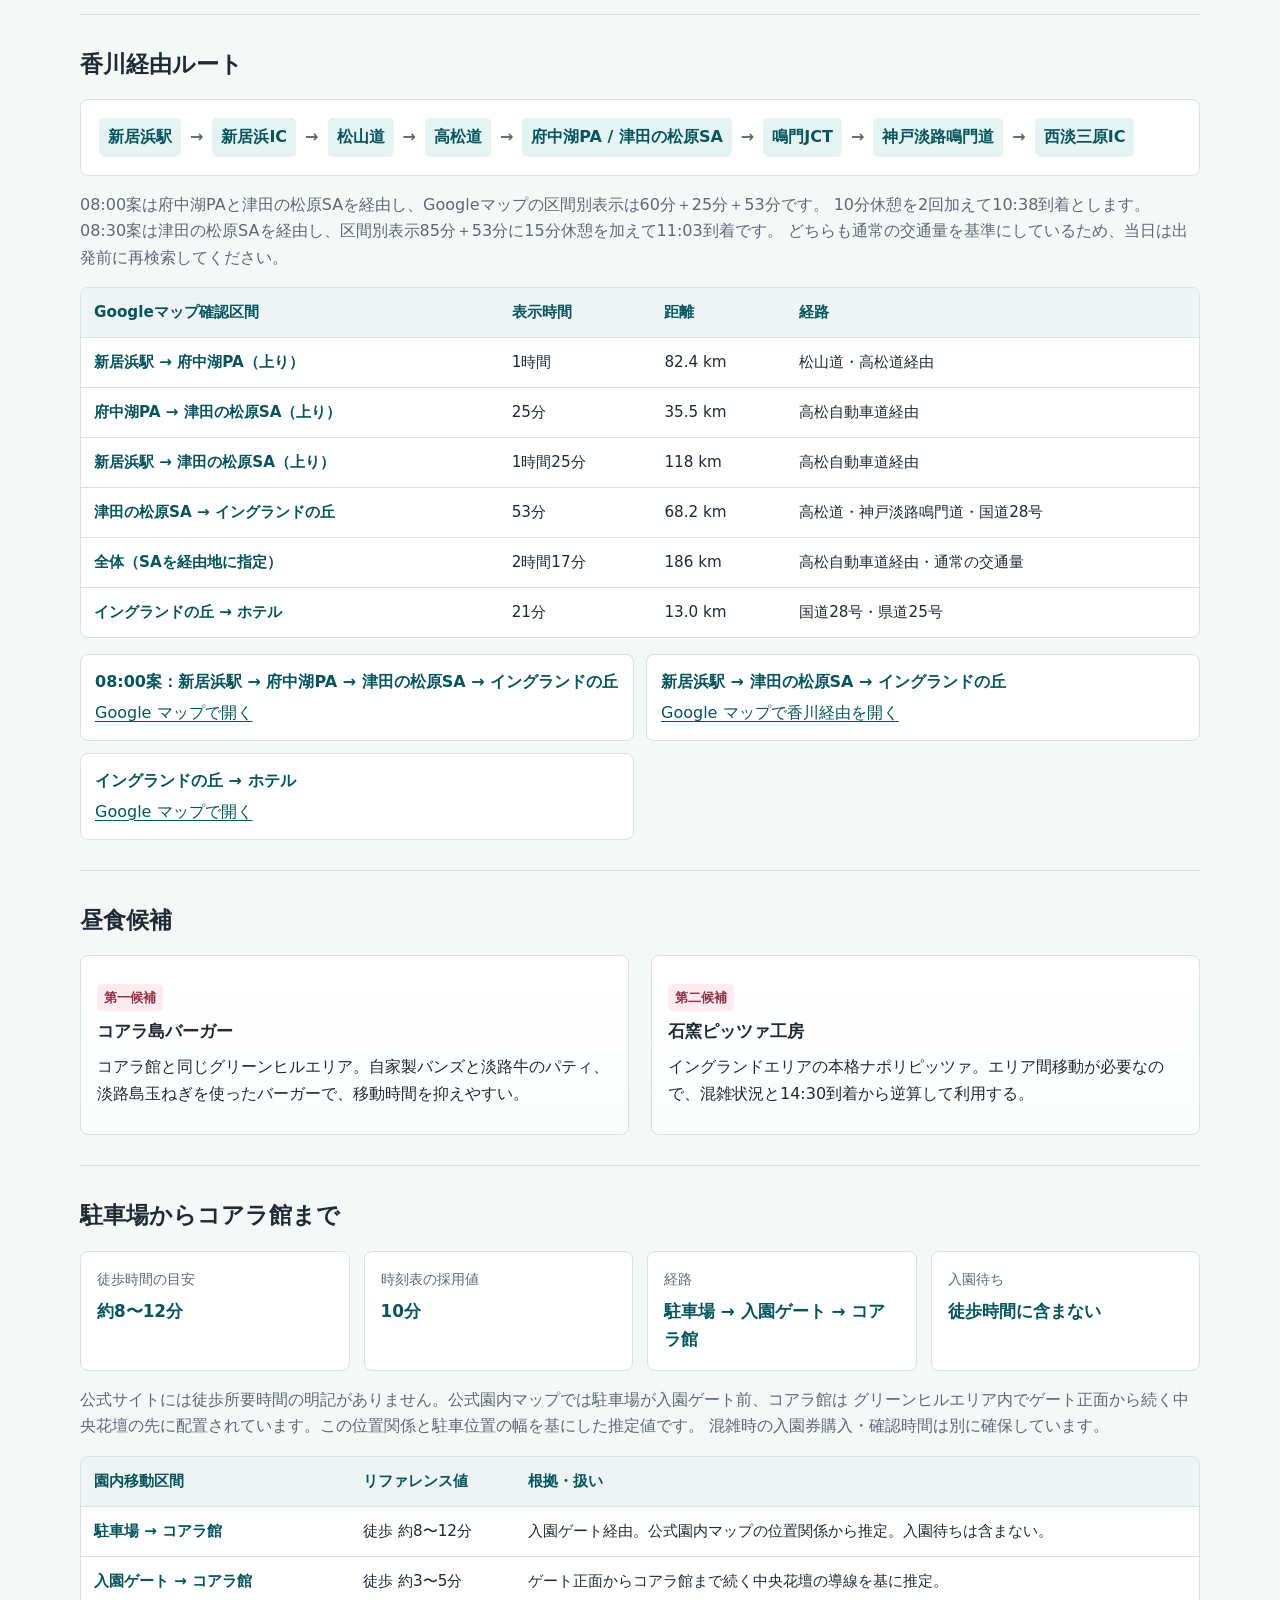
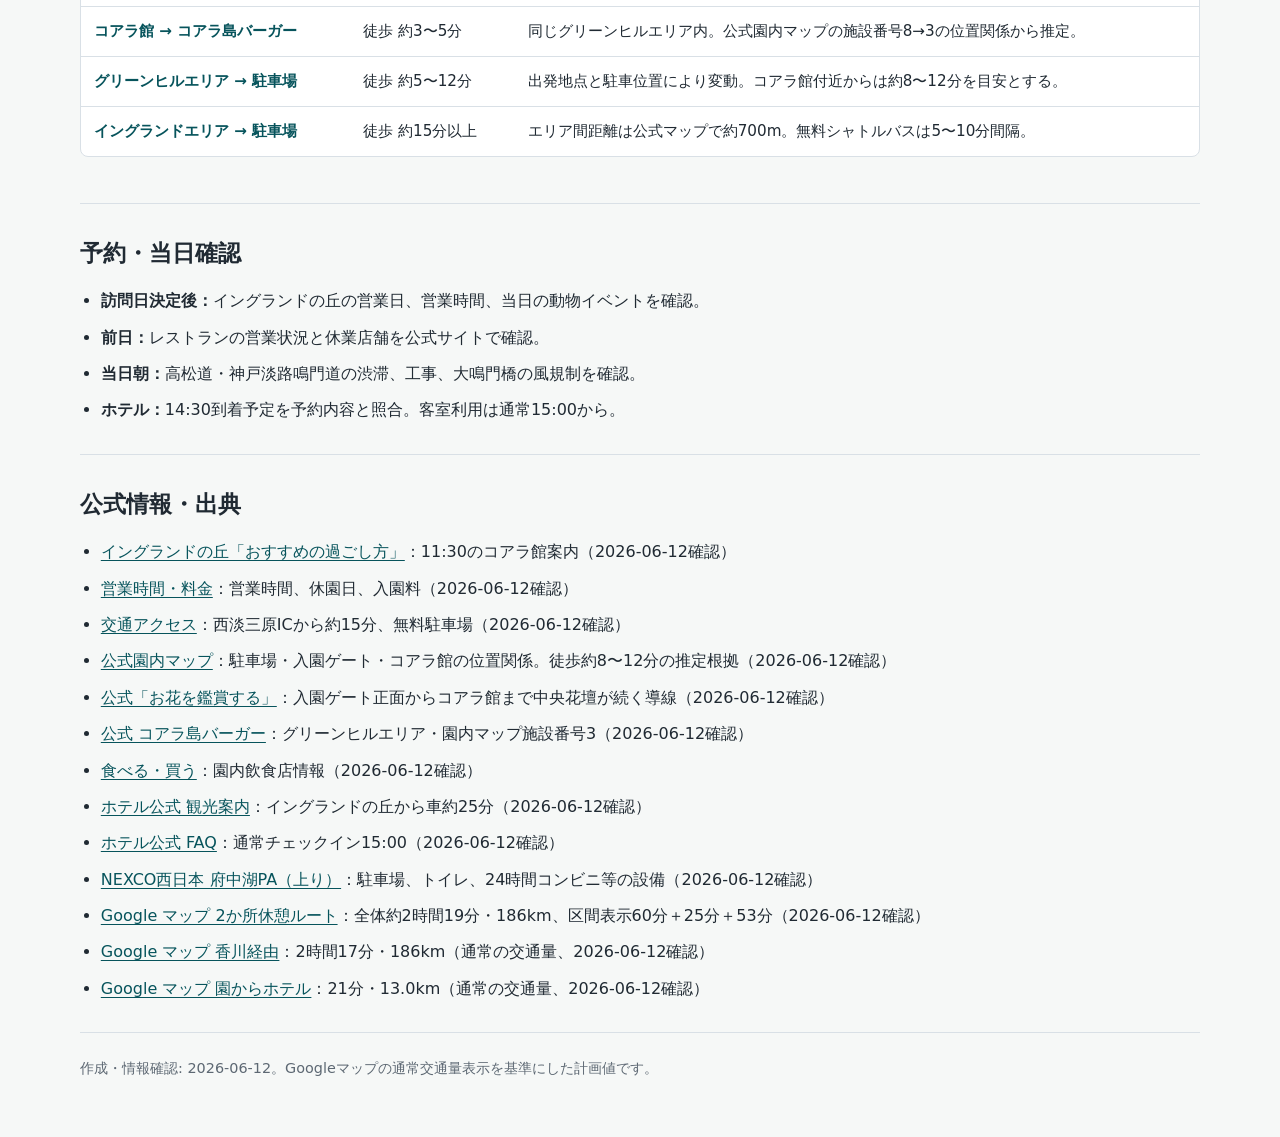
==== commit aad997eb: "Add second rest stop to early schedule" ====
--- a/reports/awaji-england-hill.html
+++ b/reports/awaji-england-hill.html
@@ -44,18 +44,20 @@
         <h2 id="schedule-title">当日のスケジュール</h2>
         <div class="schedule-heading">
           <div><p class="spot-time">余裕あり・推奨</p><h3>08:00出発パターン</h3></div>
-          <p>府中湖PA（上り）で15分休憩。前半60分・後半74分と運転時間を分け、コアラ館の事前見学時間を確保します。</p>
+          <p>府中湖PA（上り）と津田の松原SA（上り）で各10分休憩。連続運転を60分・25分・53分に分けます。</p>
         </div>
         <div class="table-wrap schedule-wrap">
           <table class="schedule-table compact-table">
             <thead><tr><th>開始</th><th>終了</th><th>予定</th><th>移動時間</th><th>休憩・昼食時間</th><th>散策・見学時間</th><th class="wide">行動メモ</th></tr></thead>
             <tbody>
               <tr><td>08:00</td><td>09:00</td><td>新居浜駅付近から府中湖PAへ移動</td><td class="duration">60分</td><td class="duration"></td><td class="duration"></td><td class="wide">Googleマップ表示は1時間・82.4km。区間60分＝移動60分。</td></tr>
-              <tr><td>09:00</td><td>09:15</td><td>府中湖PA（上り）で休憩</td><td class="duration"></td><td class="duration">15分</td><td class="duration"></td><td class="wide">トイレ、飲み物、運転交代。24時間コンビニがあり、全体経路のほぼ中間で休憩できる。</td></tr>
-              <tr><td>09:15</td><td>10:29</td><td>府中湖PAからイングランドの丘へ移動</td><td class="duration">74分</td><td class="duration"></td><td class="duration"></td><td class="wide">Googleマップ表示は1時間14分・104km。区間74分＝移動74分。</td></tr>
-              <tr><td>10:29</td><td>10:39</td><td>駐車場から入園ゲートへ徒歩移動</td><td class="duration">10分</td><td class="duration"></td><td class="duration"></td><td class="wide">公式園内マップによる推定。区間10分＝徒歩移動10分。</td></tr>
-              <tr><td>10:39</td><td>10:46</td><td>入園手続き・コアラ館へ移動</td><td class="duration">7分</td><td class="duration"></td><td class="duration"></td><td class="wide">入園手続きと徒歩を一体の移動枠として計上。区間7分＝移動7分。</td></tr>
-              <tr><td>10:46</td><td>11:20</td><td>コアラ館内を事前見学</td><td class="duration"></td><td class="duration"></td><td class="duration">34分</td><td class="wide">展示位置を確認し、混雑前にコアラを見学する。区間34分＝見学34分。</td></tr>
+              <tr><td>09:00</td><td>09:10</td><td>府中湖PA（上り）で休憩</td><td class="duration"></td><td class="duration">10分</td><td class="duration"></td><td class="wide">トイレ、飲み物、運転交代。24時間コンビニを利用できる。区間10分＝休憩10分。</td></tr>
+              <tr><td>09:10</td><td>09:35</td><td>府中湖PAから津田の松原SAへ移動</td><td class="duration">25分</td><td class="duration"></td><td class="duration"></td><td class="wide">Googleマップ表示は25分・35.5km。区間25分＝移動25分。</td></tr>
+              <tr><td>09:35</td><td>09:45</td><td>津田の松原SA（上り）で休憩</td><td class="duration"></td><td class="duration">10分</td><td class="duration"></td><td class="wide">トイレと飲み物を確認し、大鳴門橋方面へ向かう前の短い休憩とする。</td></tr>
+              <tr><td>09:45</td><td>10:38</td><td>津田の松原SAからイングランドの丘へ移動</td><td class="duration">53分</td><td class="duration"></td><td class="duration"></td><td class="wide">Googleマップ表示は53分・68.2km。区間53分＝移動53分。</td></tr>
+              <tr><td>10:38</td><td>10:48</td><td>駐車場から入園ゲートへ徒歩移動</td><td class="duration">10分</td><td class="duration"></td><td class="duration"></td><td class="wide">公式園内マップによる推定。区間10分＝徒歩移動10分。</td></tr>
+              <tr><td>10:48</td><td>10:55</td><td>入園手続き・コアラ館へ移動</td><td class="duration">7分</td><td class="duration"></td><td class="duration"></td><td class="wide">入園手続きと徒歩を一体の移動枠として計上。区間7分＝移動7分。</td></tr>
+              <tr><td>10:55</td><td>11:20</td><td>コアラ館内を事前見学</td><td class="duration"></td><td class="duration"></td><td class="duration">25分</td><td class="wide">展示位置を確認し、食事観察前にコアラを見学する。区間25分＝見学25分。</td></tr>
               <tr><td>11:20</td><td>11:50</td><td><strong>コアラの食事を観察</strong></td><td class="duration"></td><td class="duration"></td><td class="duration">30分</td><td class="wide">ユーカリ交換の前後を観察。区間30分＝見学30分。</td></tr>
               <tr><td>11:50</td><td>12:00</td><td>園内レストランへ移動・注文</td><td class="duration">5分</td><td class="duration">5分</td><td class="duration"></td><td class="wide">コアラ館→コアラ島バーガーは徒歩約3〜5分。区間10分＝移動5分＋注文待ち5分。</td></tr>
               <tr><td>12:00</td><td>13:00</td><td>園内レストランで昼食</td><td class="duration"></td><td class="duration">60分</td><td class="duration"></td><td class="wide">コアラ島バーガーが第一候補。区間60分＝昼食60分。</td></tr>
@@ -64,7 +66,7 @@
               <tr><td>14:05</td><td>14:30</td><td>ホテルへ移動</td><td class="duration">25分</td><td class="duration"></td><td class="duration"></td><td class="wide">Googleマップ21分に駐車場内移動4分を加算。区間25分＝移動25分。</td></tr>
             </tbody>
             <tfoot>
-              <tr><th colspan="3">合計（08:00〜14:30：390分）</th><th>193分</th><th>83分</th><th>114分</th><th class="wide">193＋83＋114＝390分</th></tr>
+              <tr><th colspan="3">合計（08:00〜14:30：390分）</th><th>197分</th><th>88分</th><th>105分</th><th class="wide">197＋88＋105＝390分</th></tr>
             </tfoot>
           </table>
         </div>
@@ -102,7 +104,8 @@
           <span>新居浜駅</span><b>→</b><span>新居浜IC</span><b>→</b><span>松山道</span><b>→</b><span>高松道</span><b>→</b><span>府中湖PA / 津田の松原SA</span><b>→</b><span>鳴門JCT</span><b>→</b><span>神戸淡路鳴門道</span><b>→</b><span>西淡三原IC</span>
         </div>
         <p class="section-note">
-          08:00案は府中湖PAを経由し、Googleマップの区間別表示は60分＋74分です。15分休憩を加えて10:29到着とします。
+          08:00案は府中湖PAと津田の松原SAを経由し、Googleマップの区間別表示は60分＋25分＋53分です。
+          10分休憩を2回加えて10:38到着とします。
           08:30案は津田の松原SAを経由し、区間別表示85分＋53分に15分休憩を加えて11:03到着です。
           どちらも通常の交通量を基準にしているため、当日は出発前に再検索してください。
         </p>
@@ -111,7 +114,7 @@
             <thead><tr><th>Googleマップ確認区間</th><th>表示時間</th><th>距離</th><th class="wide">経路</th></tr></thead>
             <tbody>
               <tr><td>新居浜駅 → 府中湖PA（上り）</td><td>1時間</td><td>82.4 km</td><td class="wide">松山道・高松道経由</td></tr>
-              <tr><td>府中湖PA → イングランドの丘</td><td>1時間14分</td><td>104 km</td><td class="wide">高松道・神戸淡路鳴門道経由</td></tr>
+              <tr><td>府中湖PA → 津田の松原SA（上り）</td><td>25分</td><td>35.5 km</td><td class="wide">高松自動車道経由</td></tr>
               <tr><td>新居浜駅 → 津田の松原SA（上り）</td><td>1時間25分</td><td>118 km</td><td class="wide">高松自動車道経由</td></tr>
               <tr><td>津田の松原SA → イングランドの丘</td><td>53分</td><td>68.2 km</td><td class="wide">高松道・神戸淡路鳴門道・国道28号</td></tr>
               <tr><td>全体（SAを経由地に指定）</td><td>2時間17分</td><td>186 km</td><td class="wide">高松自動車道経由・通常の交通量</td></tr>
@@ -120,7 +123,7 @@
           </table>
         </div>
         <ul class="route-list">
-          <li><strong>08:00案：新居浜駅 → 府中湖PA → イングランドの丘</strong><a href="https://www.google.com/maps/dir/%E6%96%B0%E5%B1%85%E6%B5%9C%E9%A7%85/%E5%BA%9C%E4%B8%AD%E6%B9%96PA+%E4%B8%8A%E3%82%8A/%E6%B7%A1%E8%B7%AF%E3%83%95%E3%82%A1%E3%83%BC%E3%83%A0%E3%83%91%E3%83%BC%E3%82%AF+%E3%82%A4%E3%83%B3%E3%82%B0%E3%83%A9%E3%83%B3%E3%83%89%E3%81%AE%E4%B8%98/data=!4m2!4m1!3e0">Google マップで開く</a></li>
+          <li><strong>08:00案：新居浜駅 → 府中湖PA → 津田の松原SA → イングランドの丘</strong><a href="https://www.google.com/maps/dir/%E6%96%B0%E5%B1%85%E6%B5%9C%E9%A7%85/%E5%BA%9C%E4%B8%AD%E6%B9%96PA+%E4%B8%8A%E3%82%8A/%E6%B4%A5%E7%94%B0%E3%81%AE%E6%9D%BE%E5%8E%9FSA+%E4%B8%8A%E3%82%8A/%E6%B7%A1%E8%B7%AF%E3%83%95%E3%82%A1%E3%83%BC%E3%83%A0%E3%83%91%E3%83%BC%E3%82%AF+%E3%82%A4%E3%83%B3%E3%82%B0%E3%83%A9%E3%83%B3%E3%83%89%E3%81%AE%E4%B8%98/data=!4m2!4m1!3e0">Google マップで開く</a></li>
           <li><strong>新居浜駅 → 津田の松原SA → イングランドの丘</strong><a href="https://www.google.com/maps/dir/%E6%96%B0%E5%B1%85%E6%B5%9C%E9%A7%85/%E6%B4%A5%E7%94%B0%E3%81%AE%E6%9D%BE%E5%8E%9FSA+%E4%B8%8A%E3%82%8A/%E6%B7%A1%E8%B7%AF%E3%83%95%E3%82%A1%E3%83%BC%E3%83%A0%E3%83%91%E3%83%BC%E3%82%AF+%E3%82%A4%E3%83%B3%E3%82%B0%E3%83%A9%E3%83%B3%E3%83%89%E3%81%AE%E4%B8%98/data=!4m2!4m1!3e0">Google マップで香川経由を開く</a></li>
           <li><strong>イングランドの丘 → ホテル</strong><a href="https://www.google.com/maps/dir/?api=1&amp;origin=%E6%B7%A1%E8%B7%AF%E3%83%95%E3%82%A1%E3%83%BC%E3%83%A0%E3%83%91%E3%83%BC%E3%82%AF%20%E3%82%A4%E3%83%B3%E3%82%B0%E3%83%A9%E3%83%B3%E3%83%89%E3%81%AE%E4%B8%98&amp;destination=%E3%82%B0%E3%83%A9%E3%83%B3%E3%83%89%E3%83%A1%E3%83%AB%E3%82%AD%E3%83%A5%E3%83%BC%E3%83%AB%E6%B7%A1%E8%B7%AF%E5%B3%B6%E3%83%AA%E3%82%BE%E3%83%BC%E3%83%88%EF%BC%86%E3%82%B9%E3%83%91&amp;travelmode=driving">Google マップで開く</a></li>
         </ul>
@@ -184,7 +187,7 @@
           <li><a href="https://grand-mercure-awajiisland-resortandspa.jp/sightseeing/awajifarmpark/">ホテル公式 観光案内</a>：イングランドの丘から車約25分（2026-06-12確認）</li>
           <li><a href="https://grand-mercure-awajiisland-resortandspa.jp/faq/">ホテル公式 FAQ</a>：通常チェックイン15:00（2026-06-12確認）</li>
           <li><a href="https://www.w-holdings.co.jp/sapa/22050/facility/">NEXCO西日本 府中湖PA（上り）</a>：駐車場、トイレ、24時間コンビニ等の設備（2026-06-12確認）</li>
-          <li><a href="https://www.google.com/maps/dir/%E6%96%B0%E5%B1%85%E6%B5%9C%E9%A7%85/%E5%BA%9C%E4%B8%AD%E6%B9%96PA+%E4%B8%8A%E3%82%8A/%E6%B7%A1%E8%B7%AF%E3%83%95%E3%82%A1%E3%83%BC%E3%83%A0%E3%83%91%E3%83%BC%E3%82%AF+%E3%82%A4%E3%83%B3%E3%82%B0%E3%83%A9%E3%83%B3%E3%83%89%E3%81%AE%E4%B8%98/data=!4m2!4m1!3e0">Google マップ 府中湖PA経由</a>：全体2時間15分・186km、区間表示1時間＋1時間14分（通常の交通量、2026-06-12確認）</li>
+          <li><a href="https://www.google.com/maps/dir/%E6%96%B0%E5%B1%85%E6%B5%9C%E9%A7%85/%E5%BA%9C%E4%B8%AD%E6%B9%96PA+%E4%B8%8A%E3%82%8A/%E6%B4%A5%E7%94%B0%E3%81%AE%E6%9D%BE%E5%8E%9FSA+%E4%B8%8A%E3%82%8A/%E6%B7%A1%E8%B7%AF%E3%83%95%E3%82%A1%E3%83%BC%E3%83%A0%E3%83%91%E3%83%BC%E3%82%AF+%E3%82%A4%E3%83%B3%E3%82%B0%E3%83%A9%E3%83%B3%E3%83%89%E3%81%AE%E4%B8%98/data=!4m2!4m1!3e0">Google マップ 2か所休憩ルート</a>：全体約2時間19分・186km、区間表示60分＋25分＋53分（2026-06-12確認）</li>
           <li><a href="https://www.google.com/maps/dir/%E6%96%B0%E5%B1%85%E6%B5%9C%E9%A7%85/%E6%B4%A5%E7%94%B0%E3%81%AE%E6%9D%BE%E5%8E%9FSA+%E4%B8%8A%E3%82%8A/%E6%B7%A1%E8%B7%AF%E3%83%95%E3%82%A1%E3%83%BC%E3%83%A0%E3%83%91%E3%83%BC%E3%82%AF+%E3%82%A4%E3%83%B3%E3%82%B0%E3%83%A9%E3%83%B3%E3%83%89%E3%81%AE%E4%B8%98/data=!4m2!4m1!3e0">Google マップ 香川経由</a>：2時間17分・186km（通常の交通量、2026-06-12確認）</li>
           <li><a href="https://www.google.com/maps/dir/%E6%B7%A1%E8%B7%AF%E3%83%95%E3%82%A1%E3%83%BC%E3%83%A0%E3%83%91%E3%83%BC%E3%82%AF+%E3%82%A4%E3%83%B3%E3%82%B0%E3%83%A9%E3%83%B3%E3%83%89%E3%81%AE%E4%B8%98/%E3%82%B0%E3%83%A9%E3%83%B3%E3%83%89%E3%83%A1%E3%83%AB%E3%82%AD%E3%83%A5%E3%83%BC%E3%83%AB%E6%B7%A1%E8%B7%AF%E5%B3%B6%E3%83%AA%E3%82%BE%E3%83%BC%E3%83%88%EF%BC%86%E3%82%B9%E3%83%91/data=!4m2!4m1!3e0">Google マップ 園からホテル</a>：21分・13.0km（通常の交通量、2026-06-12確認）</li>
         </ul>
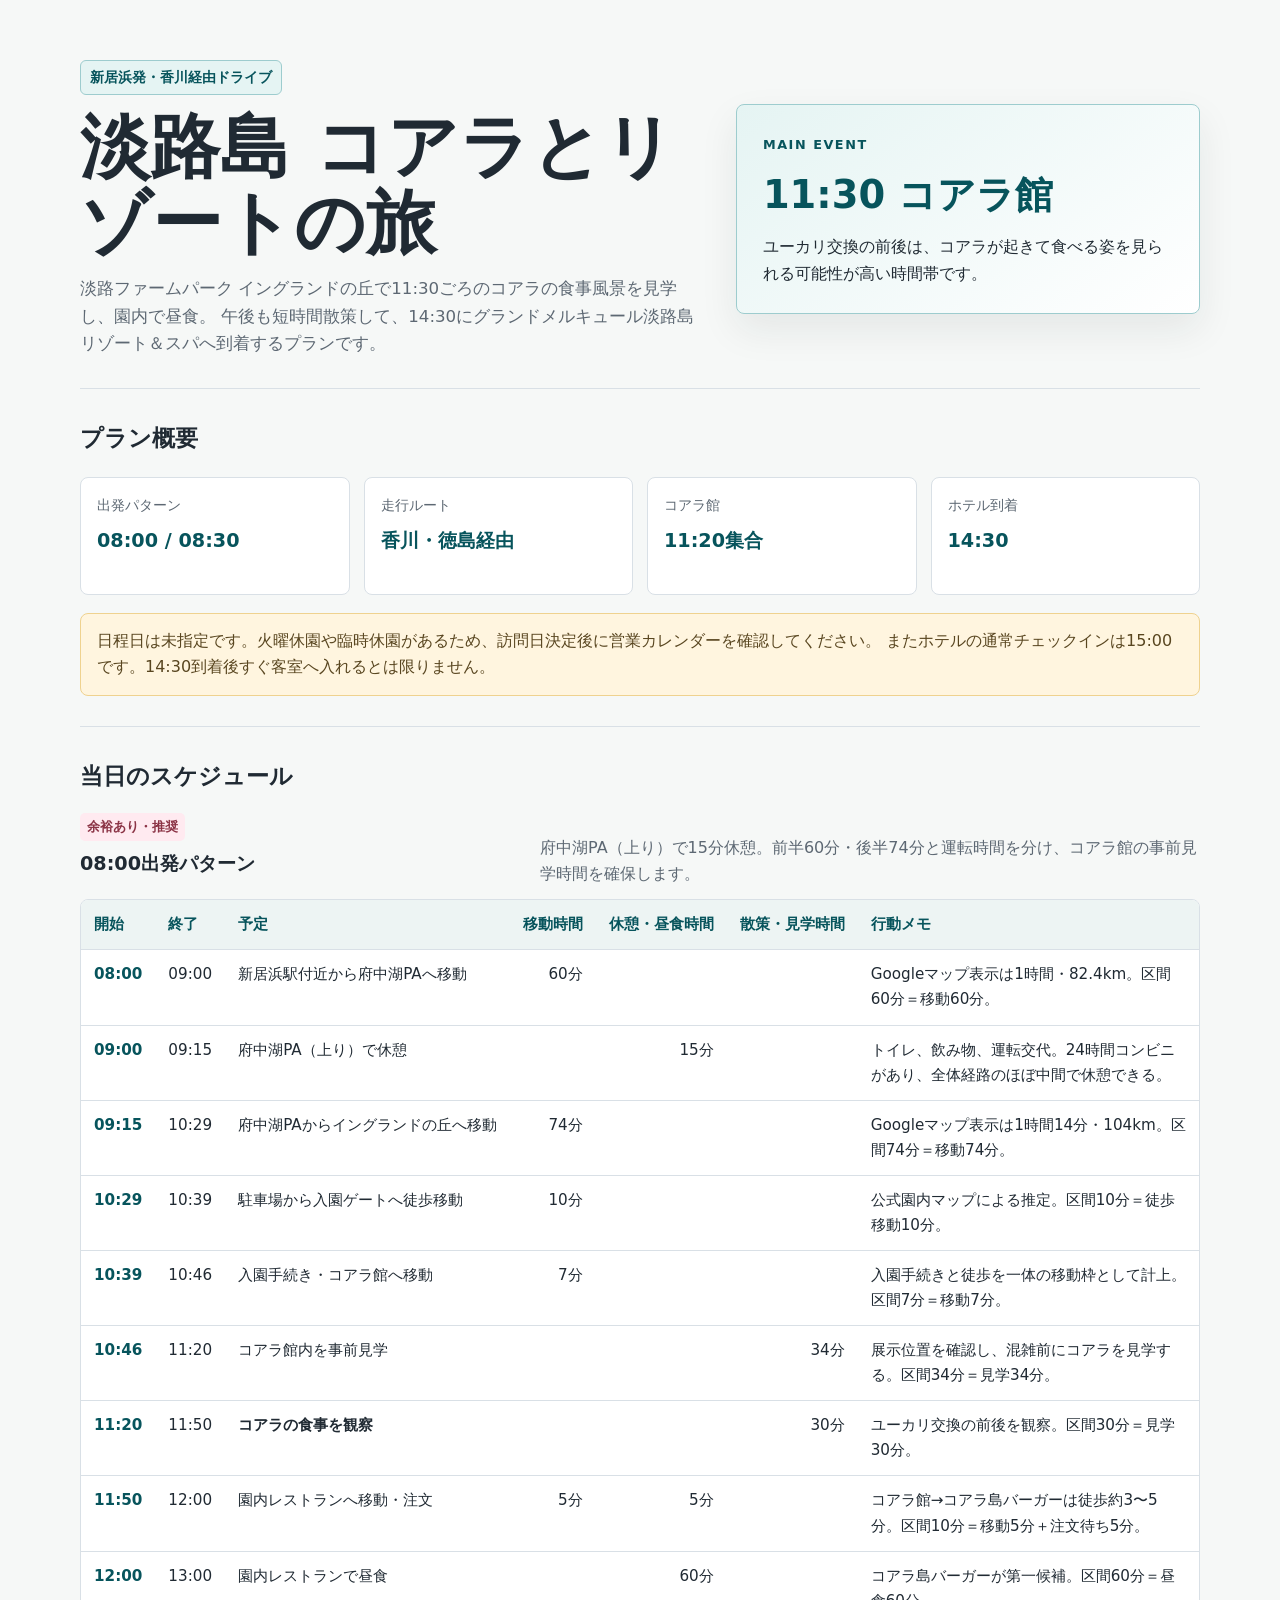
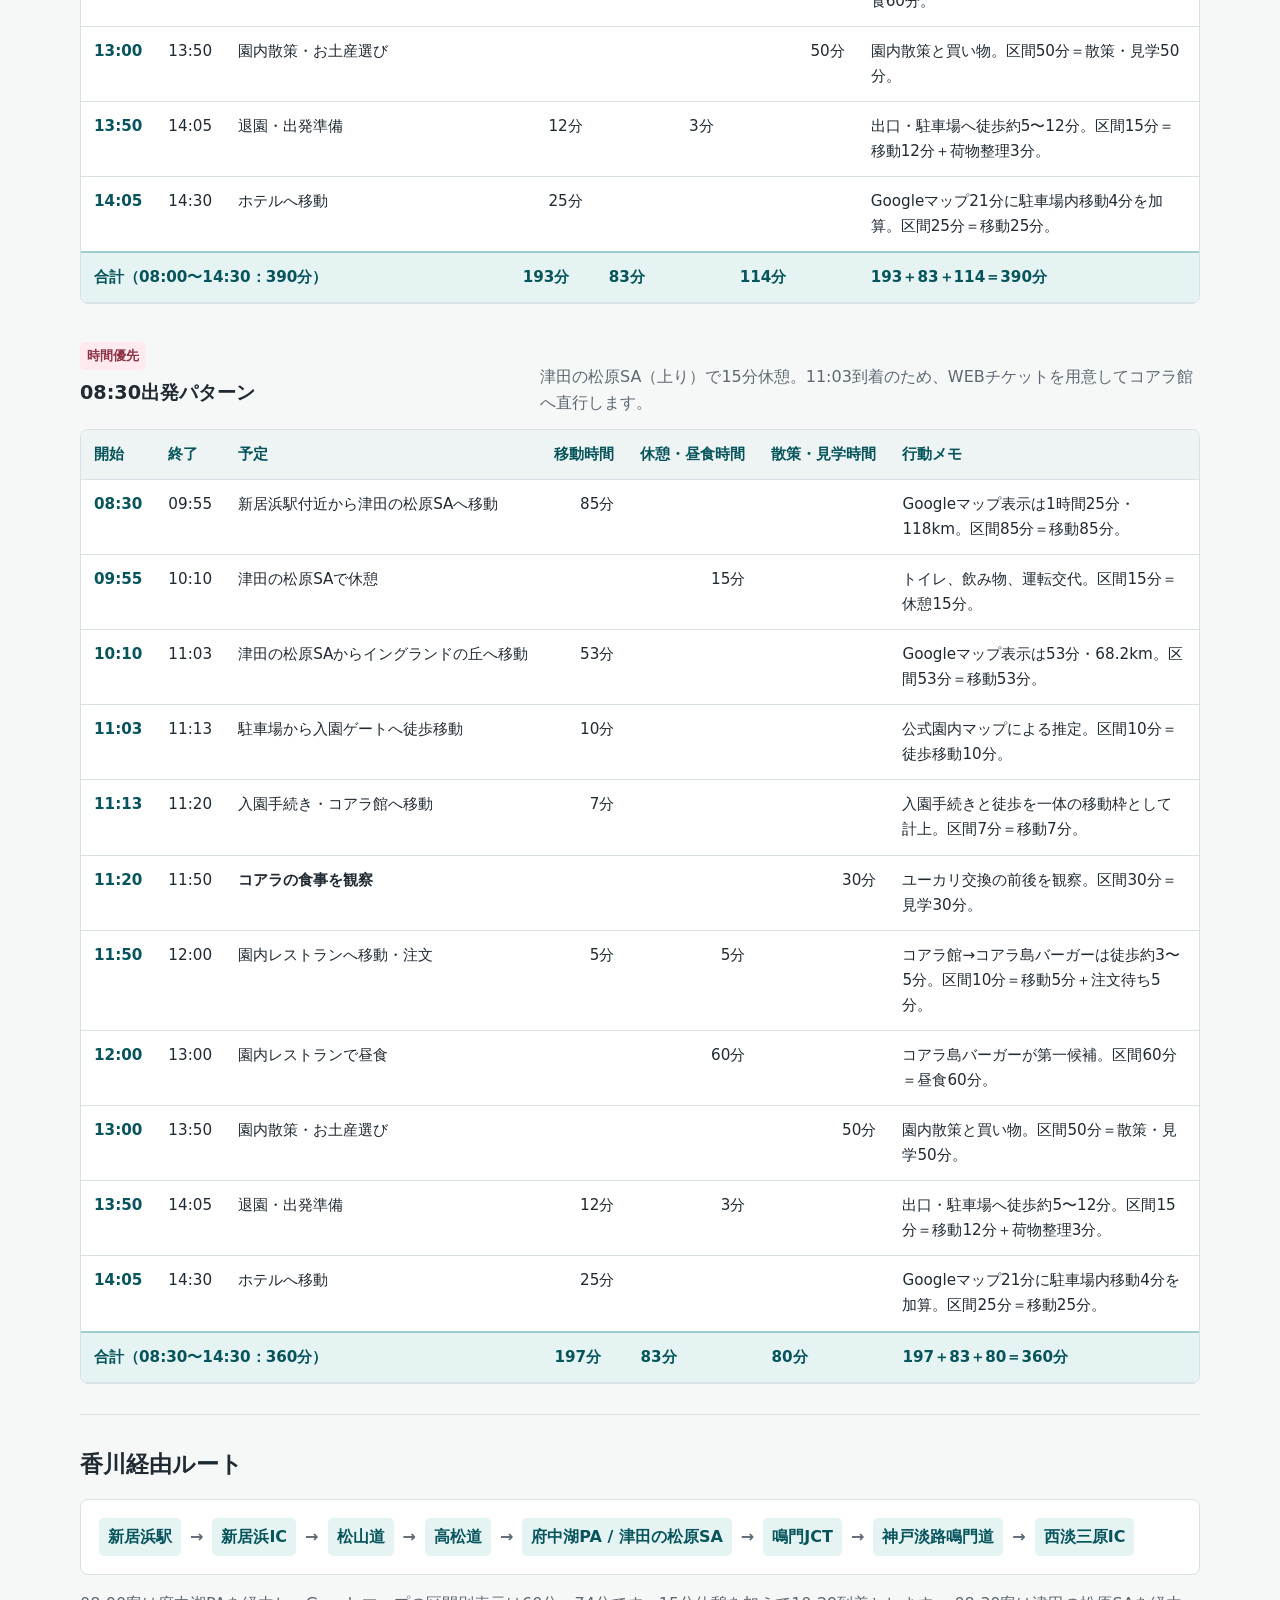
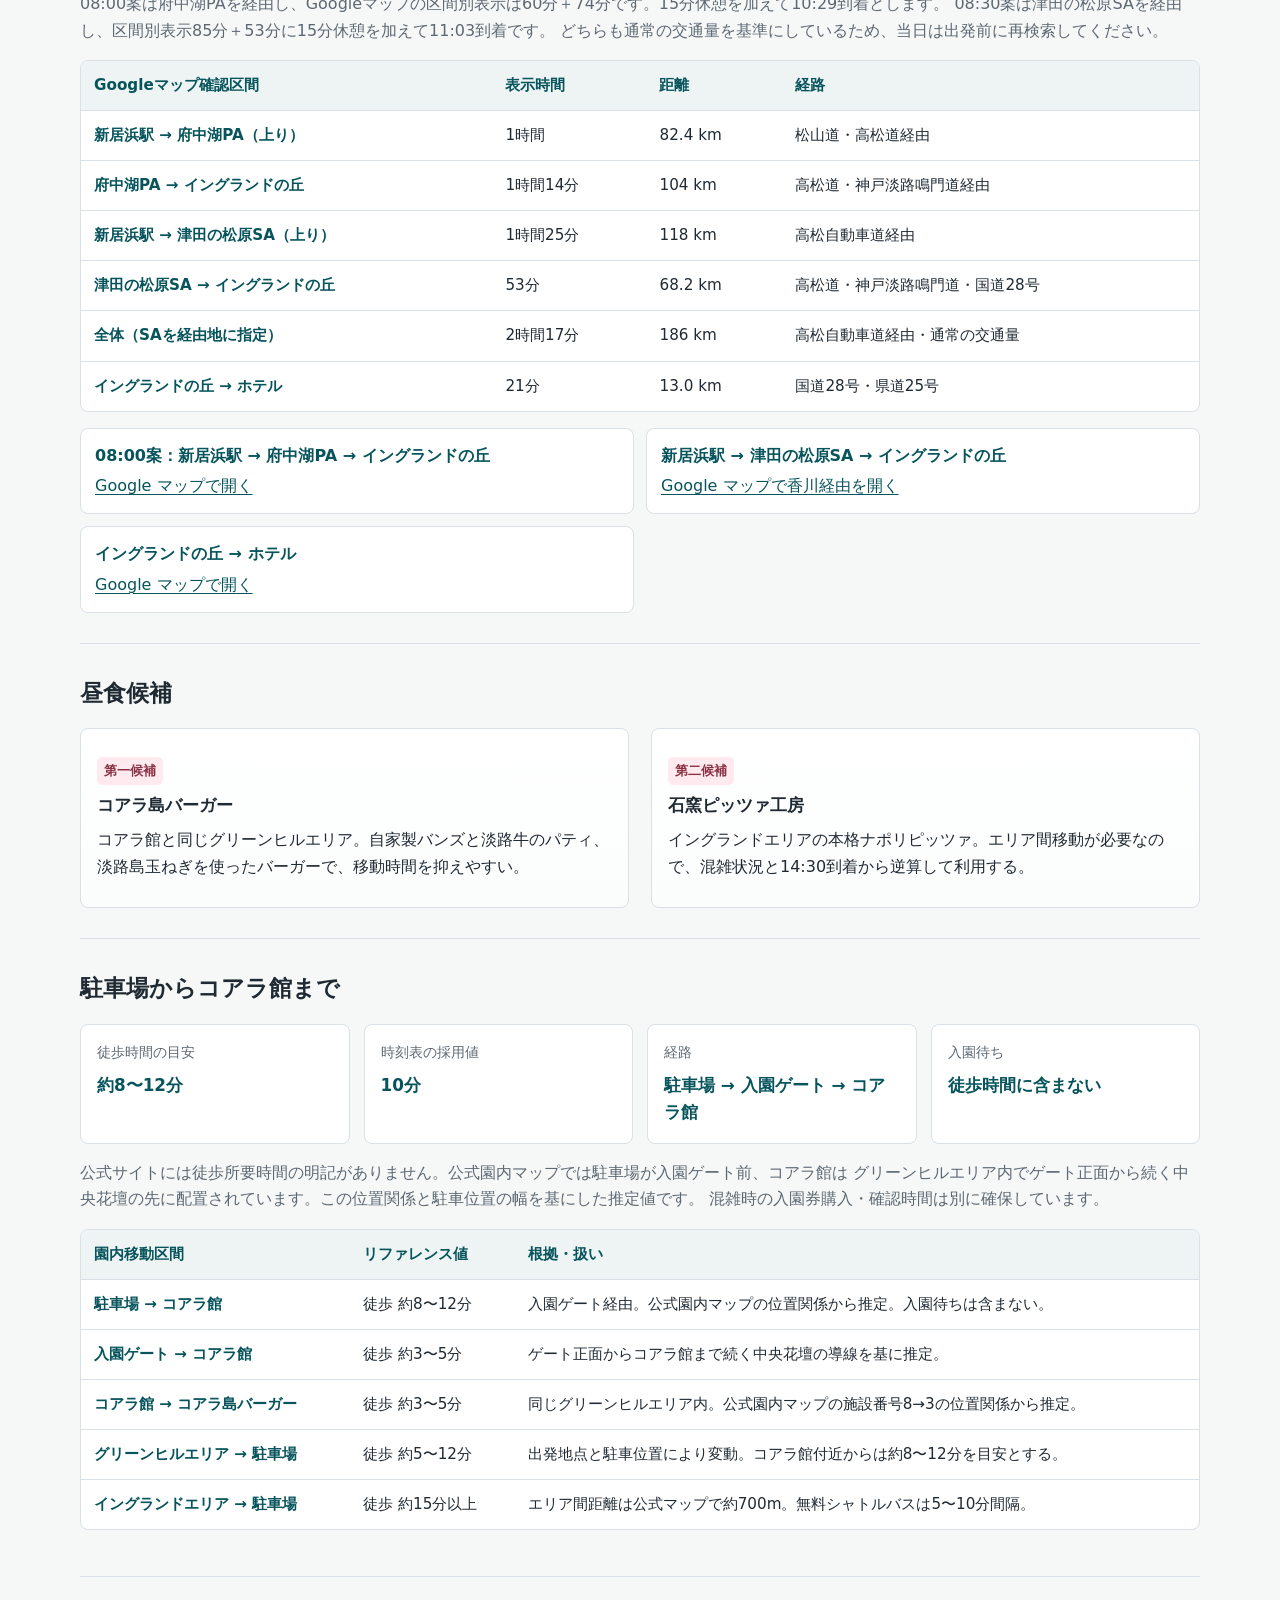
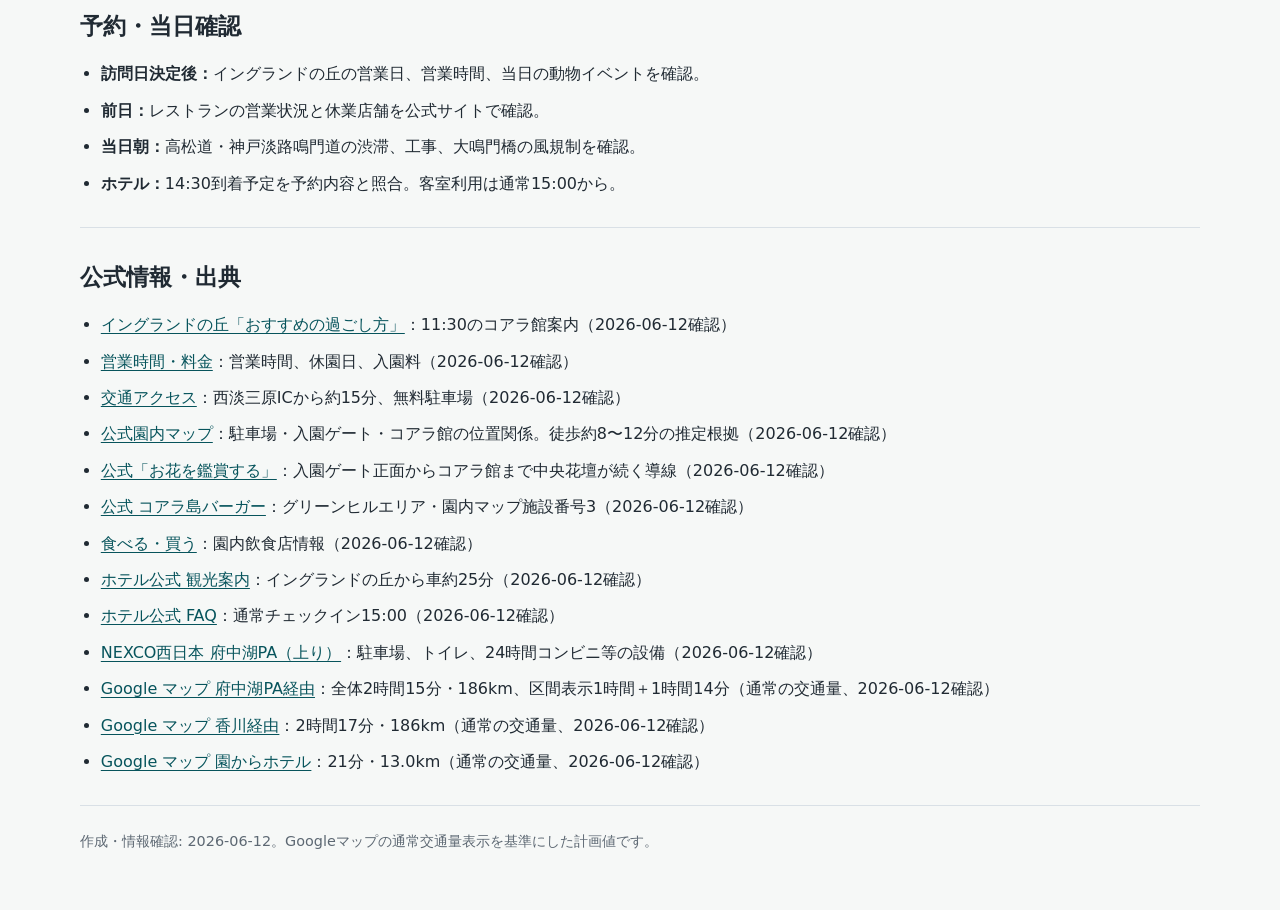
==== commit b140b884: "Use one rest stop for early schedule" ====
--- a/reports/awaji-england-hill.html
+++ b/reports/awaji-england-hill.html
@@ -44,20 +44,18 @@
         <h2 id="schedule-title">当日のスケジュール</h2>
         <div class="schedule-heading">
           <div><p class="spot-time">余裕あり・推奨</p><h3>08:00出発パターン</h3></div>
-          <p>府中湖PA（上り）と津田の松原SA（上り）で各10分休憩。連続運転を60分・25分・53分に分けます。</p>
+          <p>府中湖PA（上り）で15分休憩。前半60分・後半74分と運転時間を分け、コアラ館の事前見学時間を確保します。</p>
         </div>
         <div class="table-wrap schedule-wrap">
           <table class="schedule-table compact-table">
             <thead><tr><th>開始</th><th>終了</th><th>予定</th><th>移動時間</th><th>休憩・昼食時間</th><th>散策・見学時間</th><th class="wide">行動メモ</th></tr></thead>
             <tbody>
               <tr><td>08:00</td><td>09:00</td><td>新居浜駅付近から府中湖PAへ移動</td><td class="duration">60分</td><td class="duration"></td><td class="duration"></td><td class="wide">Googleマップ表示は1時間・82.4km。区間60分＝移動60分。</td></tr>
-              <tr><td>09:00</td><td>09:10</td><td>府中湖PA（上り）で休憩</td><td class="duration"></td><td class="duration">10分</td><td class="duration"></td><td class="wide">トイレ、飲み物、運転交代。24時間コンビニを利用できる。区間10分＝休憩10分。</td></tr>
-              <tr><td>09:10</td><td>09:35</td><td>府中湖PAから津田の松原SAへ移動</td><td class="duration">25分</td><td class="duration"></td><td class="duration"></td><td class="wide">Googleマップ表示は25分・35.5km。区間25分＝移動25分。</td></tr>
-              <tr><td>09:35</td><td>09:45</td><td>津田の松原SA（上り）で休憩</td><td class="duration"></td><td class="duration">10分</td><td class="duration"></td><td class="wide">トイレと飲み物を確認し、大鳴門橋方面へ向かう前の短い休憩とする。</td></tr>
-              <tr><td>09:45</td><td>10:38</td><td>津田の松原SAからイングランドの丘へ移動</td><td class="duration">53分</td><td class="duration"></td><td class="duration"></td><td class="wide">Googleマップ表示は53分・68.2km。区間53分＝移動53分。</td></tr>
-              <tr><td>10:38</td><td>10:48</td><td>駐車場から入園ゲートへ徒歩移動</td><td class="duration">10分</td><td class="duration"></td><td class="duration"></td><td class="wide">公式園内マップによる推定。区間10分＝徒歩移動10分。</td></tr>
-              <tr><td>10:48</td><td>10:55</td><td>入園手続き・コアラ館へ移動</td><td class="duration">7分</td><td class="duration"></td><td class="duration"></td><td class="wide">入園手続きと徒歩を一体の移動枠として計上。区間7分＝移動7分。</td></tr>
-              <tr><td>10:55</td><td>11:20</td><td>コアラ館内を事前見学</td><td class="duration"></td><td class="duration"></td><td class="duration">25分</td><td class="wide">展示位置を確認し、食事観察前にコアラを見学する。区間25分＝見学25分。</td></tr>
+              <tr><td>09:00</td><td>09:15</td><td>府中湖PA（上り）で休憩</td><td class="duration"></td><td class="duration">15分</td><td class="duration"></td><td class="wide">トイレ、飲み物、運転交代。24時間コンビニがあり、全体経路のほぼ中間で休憩できる。</td></tr>
+              <tr><td>09:15</td><td>10:29</td><td>府中湖PAからイングランドの丘へ移動</td><td class="duration">74分</td><td class="duration"></td><td class="duration"></td><td class="wide">Googleマップ表示は1時間14分・104km。区間74分＝移動74分。</td></tr>
+              <tr><td>10:29</td><td>10:39</td><td>駐車場から入園ゲートへ徒歩移動</td><td class="duration">10分</td><td class="duration"></td><td class="duration"></td><td class="wide">公式園内マップによる推定。区間10分＝徒歩移動10分。</td></tr>
+              <tr><td>10:39</td><td>10:46</td><td>入園手続き・コアラ館へ移動</td><td class="duration">7分</td><td class="duration"></td><td class="duration"></td><td class="wide">入園手続きと徒歩を一体の移動枠として計上。区間7分＝移動7分。</td></tr>
+              <tr><td>10:46</td><td>11:20</td><td>コアラ館内を事前見学</td><td class="duration"></td><td class="duration"></td><td class="duration">34分</td><td class="wide">展示位置を確認し、混雑前にコアラを見学する。区間34分＝見学34分。</td></tr>
               <tr><td>11:20</td><td>11:50</td><td><strong>コアラの食事を観察</strong></td><td class="duration"></td><td class="duration"></td><td class="duration">30分</td><td class="wide">ユーカリ交換の前後を観察。区間30分＝見学30分。</td></tr>
               <tr><td>11:50</td><td>12:00</td><td>園内レストランへ移動・注文</td><td class="duration">5分</td><td class="duration">5分</td><td class="duration"></td><td class="wide">コアラ館→コアラ島バーガーは徒歩約3〜5分。区間10分＝移動5分＋注文待ち5分。</td></tr>
               <tr><td>12:00</td><td>13:00</td><td>園内レストランで昼食</td><td class="duration"></td><td class="duration">60分</td><td class="duration"></td><td class="wide">コアラ島バーガーが第一候補。区間60分＝昼食60分。</td></tr>
@@ -66,7 +64,7 @@
               <tr><td>14:05</td><td>14:30</td><td>ホテルへ移動</td><td class="duration">25分</td><td class="duration"></td><td class="duration"></td><td class="wide">Googleマップ21分に駐車場内移動4分を加算。区間25分＝移動25分。</td></tr>
             </tbody>
             <tfoot>
-              <tr><th colspan="3">合計（08:00〜14:30：390分）</th><th>197分</th><th>88分</th><th>105分</th><th class="wide">197＋88＋105＝390分</th></tr>
+              <tr><th colspan="3">合計（08:00〜14:30：390分）</th><th>193分</th><th>83分</th><th>114分</th><th class="wide">193＋83＋114＝390分</th></tr>
             </tfoot>
           </table>
         </div>
@@ -104,8 +102,7 @@
           <span>新居浜駅</span><b>→</b><span>新居浜IC</span><b>→</b><span>松山道</span><b>→</b><span>高松道</span><b>→</b><span>府中湖PA / 津田の松原SA</span><b>→</b><span>鳴門JCT</span><b>→</b><span>神戸淡路鳴門道</span><b>→</b><span>西淡三原IC</span>
         </div>
         <p class="section-note">
-          08:00案は府中湖PAと津田の松原SAを経由し、Googleマップの区間別表示は60分＋25分＋53分です。
-          10分休憩を2回加えて10:38到着とします。
+          08:00案は府中湖PAを経由し、Googleマップの区間別表示は60分＋74分です。15分休憩を加えて10:29到着とします。
           08:30案は津田の松原SAを経由し、区間別表示85分＋53分に15分休憩を加えて11:03到着です。
           どちらも通常の交通量を基準にしているため、当日は出発前に再検索してください。
         </p>
@@ -114,7 +111,7 @@
             <thead><tr><th>Googleマップ確認区間</th><th>表示時間</th><th>距離</th><th class="wide">経路</th></tr></thead>
             <tbody>
               <tr><td>新居浜駅 → 府中湖PA（上り）</td><td>1時間</td><td>82.4 km</td><td class="wide">松山道・高松道経由</td></tr>
-              <tr><td>府中湖PA → 津田の松原SA（上り）</td><td>25分</td><td>35.5 km</td><td class="wide">高松自動車道経由</td></tr>
+              <tr><td>府中湖PA → イングランドの丘</td><td>1時間14分</td><td>104 km</td><td class="wide">高松道・神戸淡路鳴門道経由</td></tr>
               <tr><td>新居浜駅 → 津田の松原SA（上り）</td><td>1時間25分</td><td>118 km</td><td class="wide">高松自動車道経由</td></tr>
               <tr><td>津田の松原SA → イングランドの丘</td><td>53分</td><td>68.2 km</td><td class="wide">高松道・神戸淡路鳴門道・国道28号</td></tr>
               <tr><td>全体（SAを経由地に指定）</td><td>2時間17分</td><td>186 km</td><td class="wide">高松自動車道経由・通常の交通量</td></tr>
@@ -123,7 +120,7 @@
           </table>
         </div>
         <ul class="route-list">
-          <li><strong>08:00案：新居浜駅 → 府中湖PA → 津田の松原SA → イングランドの丘</strong><a href="https://www.google.com/maps/dir/%E6%96%B0%E5%B1%85%E6%B5%9C%E9%A7%85/%E5%BA%9C%E4%B8%AD%E6%B9%96PA+%E4%B8%8A%E3%82%8A/%E6%B4%A5%E7%94%B0%E3%81%AE%E6%9D%BE%E5%8E%9FSA+%E4%B8%8A%E3%82%8A/%E6%B7%A1%E8%B7%AF%E3%83%95%E3%82%A1%E3%83%BC%E3%83%A0%E3%83%91%E3%83%BC%E3%82%AF+%E3%82%A4%E3%83%B3%E3%82%B0%E3%83%A9%E3%83%B3%E3%83%89%E3%81%AE%E4%B8%98/data=!4m2!4m1!3e0">Google マップで開く</a></li>
+          <li><strong>08:00案：新居浜駅 → 府中湖PA → イングランドの丘</strong><a href="https://www.google.com/maps/dir/%E6%96%B0%E5%B1%85%E6%B5%9C%E9%A7%85/%E5%BA%9C%E4%B8%AD%E6%B9%96PA+%E4%B8%8A%E3%82%8A/%E6%B7%A1%E8%B7%AF%E3%83%95%E3%82%A1%E3%83%BC%E3%83%A0%E3%83%91%E3%83%BC%E3%82%AF+%E3%82%A4%E3%83%B3%E3%82%B0%E3%83%A9%E3%83%B3%E3%83%89%E3%81%AE%E4%B8%98/data=!4m2!4m1!3e0">Google マップで開く</a></li>
           <li><strong>新居浜駅 → 津田の松原SA → イングランドの丘</strong><a href="https://www.google.com/maps/dir/%E6%96%B0%E5%B1%85%E6%B5%9C%E9%A7%85/%E6%B4%A5%E7%94%B0%E3%81%AE%E6%9D%BE%E5%8E%9FSA+%E4%B8%8A%E3%82%8A/%E6%B7%A1%E8%B7%AF%E3%83%95%E3%82%A1%E3%83%BC%E3%83%A0%E3%83%91%E3%83%BC%E3%82%AF+%E3%82%A4%E3%83%B3%E3%82%B0%E3%83%A9%E3%83%B3%E3%83%89%E3%81%AE%E4%B8%98/data=!4m2!4m1!3e0">Google マップで香川経由を開く</a></li>
           <li><strong>イングランドの丘 → ホテル</strong><a href="https://www.google.com/maps/dir/?api=1&amp;origin=%E6%B7%A1%E8%B7%AF%E3%83%95%E3%82%A1%E3%83%BC%E3%83%A0%E3%83%91%E3%83%BC%E3%82%AF%20%E3%82%A4%E3%83%B3%E3%82%B0%E3%83%A9%E3%83%B3%E3%83%89%E3%81%AE%E4%B8%98&amp;destination=%E3%82%B0%E3%83%A9%E3%83%B3%E3%83%89%E3%83%A1%E3%83%AB%E3%82%AD%E3%83%A5%E3%83%BC%E3%83%AB%E6%B7%A1%E8%B7%AF%E5%B3%B6%E3%83%AA%E3%82%BE%E3%83%BC%E3%83%88%EF%BC%86%E3%82%B9%E3%83%91&amp;travelmode=driving">Google マップで開く</a></li>
         </ul>
@@ -187,7 +184,7 @@
           <li><a href="https://grand-mercure-awajiisland-resortandspa.jp/sightseeing/awajifarmpark/">ホテル公式 観光案内</a>：イングランドの丘から車約25分（2026-06-12確認）</li>
           <li><a href="https://grand-mercure-awajiisland-resortandspa.jp/faq/">ホテル公式 FAQ</a>：通常チェックイン15:00（2026-06-12確認）</li>
           <li><a href="https://www.w-holdings.co.jp/sapa/22050/facility/">NEXCO西日本 府中湖PA（上り）</a>：駐車場、トイレ、24時間コンビニ等の設備（2026-06-12確認）</li>
-          <li><a href="https://www.google.com/maps/dir/%E6%96%B0%E5%B1%85%E6%B5%9C%E9%A7%85/%E5%BA%9C%E4%B8%AD%E6%B9%96PA+%E4%B8%8A%E3%82%8A/%E6%B4%A5%E7%94%B0%E3%81%AE%E6%9D%BE%E5%8E%9FSA+%E4%B8%8A%E3%82%8A/%E6%B7%A1%E8%B7%AF%E3%83%95%E3%82%A1%E3%83%BC%E3%83%A0%E3%83%91%E3%83%BC%E3%82%AF+%E3%82%A4%E3%83%B3%E3%82%B0%E3%83%A9%E3%83%B3%E3%83%89%E3%81%AE%E4%B8%98/data=!4m2!4m1!3e0">Google マップ 2か所休憩ルート</a>：全体約2時間19分・186km、区間表示60分＋25分＋53分（2026-06-12確認）</li>
+          <li><a href="https://www.google.com/maps/dir/%E6%96%B0%E5%B1%85%E6%B5%9C%E9%A7%85/%E5%BA%9C%E4%B8%AD%E6%B9%96PA+%E4%B8%8A%E3%82%8A/%E6%B7%A1%E8%B7%AF%E3%83%95%E3%82%A1%E3%83%BC%E3%83%A0%E3%83%91%E3%83%BC%E3%82%AF+%E3%82%A4%E3%83%B3%E3%82%B0%E3%83%A9%E3%83%B3%E3%83%89%E3%81%AE%E4%B8%98/data=!4m2!4m1!3e0">Google マップ 府中湖PA経由</a>：全体2時間15分・186km、区間表示1時間＋1時間14分（通常の交通量、2026-06-12確認）</li>
           <li><a href="https://www.google.com/maps/dir/%E6%96%B0%E5%B1%85%E6%B5%9C%E9%A7%85/%E6%B4%A5%E7%94%B0%E3%81%AE%E6%9D%BE%E5%8E%9FSA+%E4%B8%8A%E3%82%8A/%E6%B7%A1%E8%B7%AF%E3%83%95%E3%82%A1%E3%83%BC%E3%83%A0%E3%83%91%E3%83%BC%E3%82%AF+%E3%82%A4%E3%83%B3%E3%82%B0%E3%83%A9%E3%83%B3%E3%83%89%E3%81%AE%E4%B8%98/data=!4m2!4m1!3e0">Google マップ 香川経由</a>：2時間17分・186km（通常の交通量、2026-06-12確認）</li>
           <li><a href="https://www.google.com/maps/dir/%E6%B7%A1%E8%B7%AF%E3%83%95%E3%82%A1%E3%83%BC%E3%83%A0%E3%83%91%E3%83%BC%E3%82%AF+%E3%82%A4%E3%83%B3%E3%82%B0%E3%83%A9%E3%83%B3%E3%83%89%E3%81%AE%E4%B8%98/%E3%82%B0%E3%83%A9%E3%83%B3%E3%83%89%E3%83%A1%E3%83%AB%E3%82%AD%E3%83%A5%E3%83%BC%E3%83%AB%E6%B7%A1%E8%B7%AF%E5%B3%B6%E3%83%AA%E3%82%BE%E3%83%BC%E3%83%88%EF%BC%86%E3%82%B9%E3%83%91/data=!4m2!4m1!3e0">Google マップ 園からホテル</a>：21分・13.0km（通常の交通量、2026-06-12確認）</li>
         </ul>
